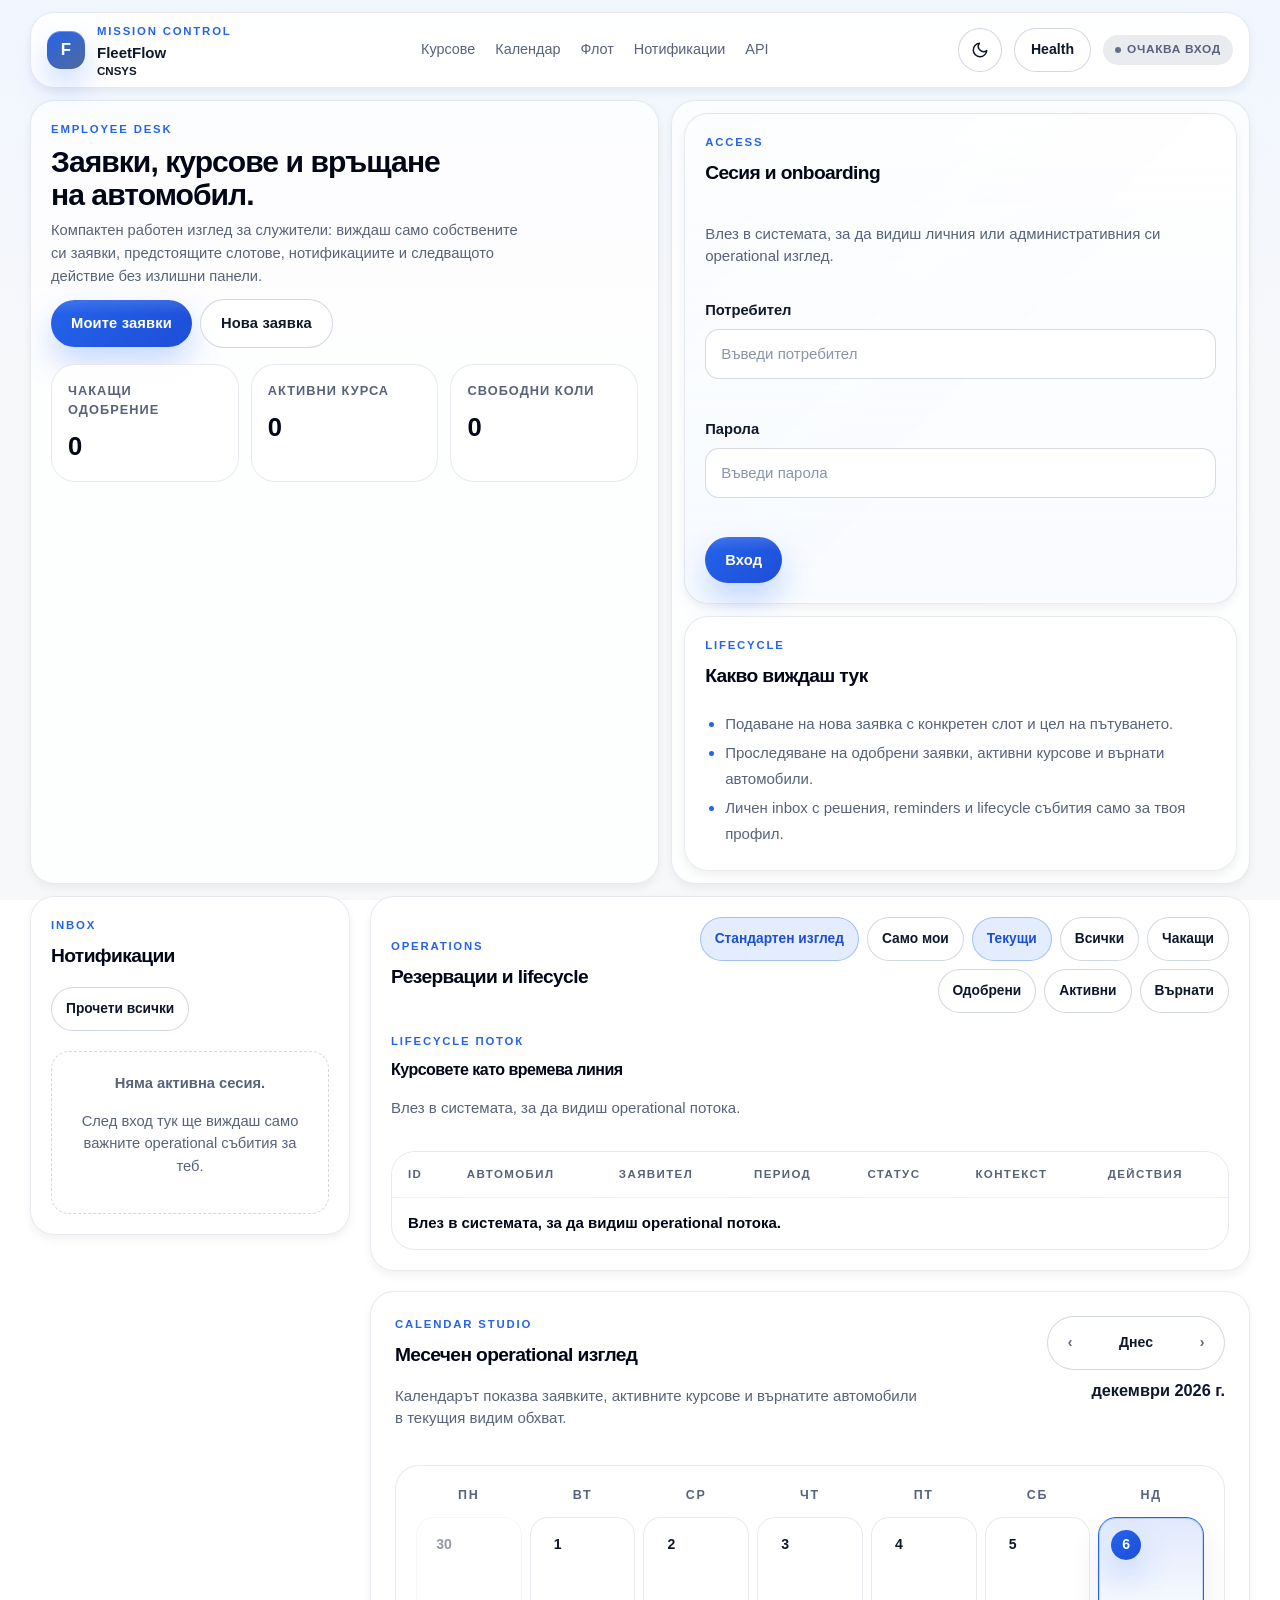
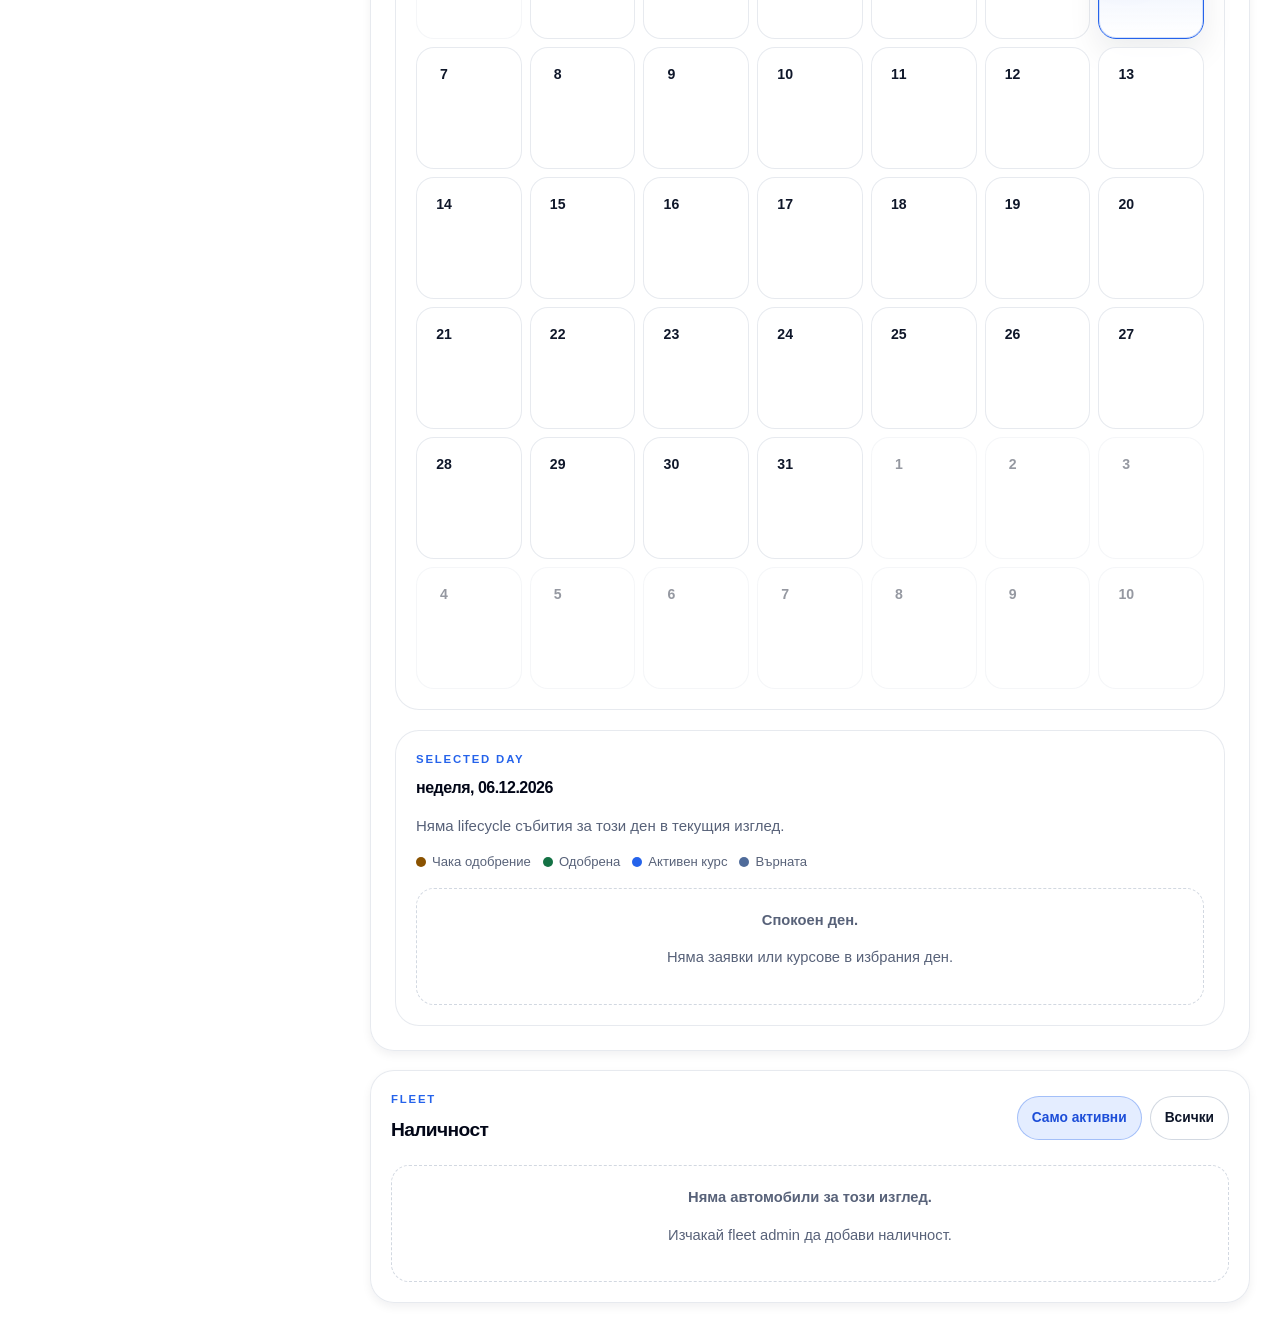
==== templates/index.html @ 4ff9e54b "Polish premium role routing and production gates" ====
<!doctype html>
<html lang="bg">
  <head>
    <meta charset="UTF-8" />
    <meta name="viewport" content="width=device-width, initial-scale=1.0" />
    <meta name="theme-color" content="#2563eb" media="(prefers-color-scheme: light)" />
    <meta name="theme-color" content="#0b1324" media="(prefers-color-scheme: dark)" />
    <meta name="description" content="FleetFlow — operational mission control for corporate mobility." />
    <title>FleetFlow | Mission control for corporate mobility</title>
    <link rel="stylesheet" href="/static/styles.css?v=20260421-cnsys-routing" />
    <script>
      // Theme bootstrap — runs before first paint to avoid a flash of wrong theme.
      (function () {
        try {
          var stored = localStorage.getItem("fleetflow.theme");
          if (stored === "dark" || stored === "light") {
            document.documentElement.setAttribute("data-theme", stored);
          }
        } catch (_) {}
      })();
    </script>
    <script defer src="/static/i18n.js?v=20260421-cnsys-routing"></script>
    <script defer src="/static/app.js?v=20260421-cnsys-routing"></script>
    <script defer src="/static/theme.js?v=20260421-cnsys-routing"></script>
  </head>
  <body data-surface="employee">
    <a class="skip-link" href="#reservationsDeck">Към основното съдържание</a>
    <div class="page-shell">
      <header class="topbar">
        <div class="brand">
          <div class="brand__mark">F</div>
          <div>
            <p class="eyebrow">Mission control</p>
            <strong>FleetFlow</strong>
            <span class="brand__company">CNSYS</span>
          </div>
        </div>

        <nav class="topbar__nav" aria-label="Основна навигация">
          <a href="#reservationsDeck">Курсове</a>
          <a href="#calendarStudio">Календар</a>
          <a href="#fleetDeck">Флот</a>
          <a href="#notificationDeck">Нотификации</a>
          <a class="hidden" href="/admin" data-operational-link>Admin</a>
          <a href="/docs" target="_blank" rel="noreferrer">API</a>
        </nav>

        <div class="topbar__actions">
          <button class="theme-toggle" id="themeToggle" type="button" aria-label="Превключи тема" title="Смени тема">
            <svg class="theme-toggle__moon" viewBox="0 0 24 24" fill="none" stroke="currentColor" stroke-width="2" stroke-linecap="round" stroke-linejoin="round" aria-hidden="true"><path d="M21 12.79A9 9 0 1 1 11.21 3 7 7 0 0 0 21 12.79z" /></svg>
            <svg class="theme-toggle__sun" viewBox="0 0 24 24" fill="none" stroke="currentColor" stroke-width="2" stroke-linecap="round" stroke-linejoin="round" aria-hidden="true"><circle cx="12" cy="12" r="4" /><path d="M12 2v2M12 20v2M4.93 4.93l1.41 1.41M17.66 17.66l1.41 1.41M2 12h2M20 12h2M4.93 19.07l1.41-1.41M17.66 6.34l1.41-1.41" /></svg>
          </button>
          <a class="ghost-link" href="/health" target="_blank" rel="noreferrer">Health</a>
          <span class="notification-badge hidden" id="notificationBadge" aria-label="Непрочетени нотификации">0</span>
          <span class="status-pill status-pill--muted" id="sessionBadge">Setup required</span>
        </div>
      </header>

      <nav class="mobile-rail" aria-label="Бърза мобилна навигация">
        <a href="#reservationsDeck">Курсове</a>
        <a href="#reservationPanel">Заявка</a>
        <a href="#calendarStudio">Календар</a>
        <a href="#fleetDeck">Флот</a>
      </nav>

      <section class="hero">
        <div class="hero__primary">
          <p class="eyebrow">Employee desk</p>
          <h1>Заявки, курсове и връщане на автомобил.</h1>
          <p class="hero__lead">
            Компактен работен изглед за служители: виждаш само собствените си заявки, предстоящите слотове,
            нотификациите и следващото действие без излишни панели.
          </p>

          <div class="hero__actions">
            <a class="btn btn--primary" href="#reservationsDeck">Моите заявки</a>
            <a class="btn btn--ghost" href="#reservationPanel">Нова заявка</a>
          </div>

          <div class="stats-grid stats-grid--3" id="overviewStats">
            <article class="stat-card" id="kpiPending">
              <span class="stat-card__label">Чакащи одобрение</span>
              <strong class="stat-card__value">0</strong>
            </article>
            <article class="stat-card" id="kpiActive">
              <span class="stat-card__label">Активни курса</span>
              <strong class="stat-card__value">0</strong>
            </article>
            <article class="stat-card" id="kpiAvailable">
              <span class="stat-card__label">Свободни коли</span>
              <strong class="stat-card__value">0</strong>
            </article>
          </div>
        </div>

        <div class="hero__secondary">
          <section class="glass-card glass-card--highlight">
            <div class="glass-card__header">
              <div>
                <p class="panel__eyebrow">Access</p>
                <h2>Сесия и onboarding</h2>
              </div>
            </div>

            <div class="stack hidden" id="setupPanel">
              <p class="hero__caption">
                Все още няма активен fleet admin. Създай първия администратор и приложението преминава в
                нормален operational режим.
              </p>

              <form class="stack" id="bootstrapForm" novalidate>
                <label class="field">
                  <span>Потребител</span>
                  <input id="bootstrapUsername" name="bootstrapUsername" autocomplete="username" placeholder="fleet.admin" />
                  <small class="field__error" id="bootstrapUsernameError"></small>
                </label>

                <label class="field">
                  <span>Име</span>
                  <input id="bootstrapDisplayName" name="bootstrapDisplayName" autocomplete="name" placeholder="Fleet Admin" />
                  <small class="field__error" id="bootstrapDisplayNameError"></small>
                </label>

                <label class="field">
                  <span>Парола</span>
                  <input id="bootstrapPassword" name="bootstrapPassword" type="password" autocomplete="new-password" placeholder="Минимум 8 символа" />
                  <small class="field__error" id="bootstrapPasswordError"></small>
                </label>

                <label class="field">
                  <span>Bootstrap token</span>
                  <input id="bootstrapToken" name="bootstrapToken" autocomplete="one-time-code" placeholder="Само за production setup" />
                  <small class="field__hint">При production контейнер копирай one-shot token-а от логовете.</small>
                </label>

                <button class="btn btn--primary" type="submit">Създай първи администратор</button>
              </form>
            </div>

            <div class="stack hidden" id="loginPanel">
              <p class="hero__caption" id="heroCaption">
                Влез в системата, за да видиш личния или административния си operational изглед.
              </p>

              <form class="stack" id="loginForm" novalidate>
                <label class="field">
                  <span>Потребител</span>
                  <input id="username" name="username" autocomplete="username" placeholder="Въведи потребител" />
                  <small class="field__error" id="usernameError"></small>
                </label>

                <label class="field">
                  <span>Парола</span>
                  <input id="password" name="password" type="password" autocomplete="current-password" placeholder="Въведи парола" />
                  <small class="field__error" id="passwordError"></small>
                </label>

                <div class="button-row">
                  <button class="btn btn--primary" id="loginBtn" type="submit">Вход</button>
                  <button class="btn btn--ghost hidden" id="logoutBtn" type="button">Изход</button>
                </div>
              </form>
            </div>

            <div class="session-summary hidden" id="sessionPanel">
              <div class="summary-row">
                <div>
                <p class="panel__eyebrow">Текущ режим</p>
                  <h3 id="sessionTitle">Готово за работа</h3>
                </div>
                <span class="status-pill" id="sessionModePill">employee</span>
              </div>
              <p class="muted" id="sessionMeta"></p>
              <button class="btn btn--ghost" id="logoutBtnSecondary" type="button">Изход</button>
            </div>
          </section>

          <section class="glass-card" id="guidanceCard">
            <div class="glass-card__header">
              <div>
                <p class="panel__eyebrow">Lifecycle</p>
                <h2>Какво виждаш тук</h2>
              </div>
            </div>

            <ul class="rule-list">
              <li>Подаване на нова заявка с конкретен слот и цел на пътуването.</li>
              <li>Проследяване на одобрени заявки, активни курсове и върнати автомобили.</li>
              <li>Личен inbox с решения, reminders и lifecycle събития само за твоя профил.</li>
            </ul>
          </section>
        </div>
      </section>

      <main class="workspace">
        <aside class="control-rail">
          <section class="glass-card hidden" id="reservationPanel">
            <div class="glass-card__header">
              <div>
                <p class="panel__eyebrow">Booking</p>
                <h2>Нова заявка</h2>
              </div>
            </div>

            <div class="quick-book hidden" id="quickBookPanel">
              <button class="btn btn--primary" type="button" id="quickBookBtn">Резервирай най-близката свободна кола</button>
              <p class="quick-book__hint" id="quickBookHint">FleetFlow ще избере първия свободен 2-часов слот.</p>
            </div>

            <div class="smart-prefill hidden" id="smartPrefillPanel">
              <button class="action-btn action-btn--approve" type="button" id="smartPrefillBtn">Използвай обичайния слот</button>
              <p class="quick-book__hint" id="smartPrefillHint"></p>
            </div>

            <form class="stack" id="reservationForm" novalidate>
              <label class="field">
                <span>Автомобил</span>
                <select id="carId" name="carId"></select>
                <small class="field__error" id="carIdError"></small>
              </label>

              <label class="field">
                <span>Начало</span>
                <input id="startTime" name="startTime" type="datetime-local" />
                <small class="field__hint">Избери бъдещ слот или кликни ден в календара.</small>
                <small class="field__error" id="startTimeError"></small>
              </label>

              <label class="field">
                <span>Край</span>
                <input id="endTime" name="endTime" type="datetime-local" />
                <small class="field__error" id="endTimeError"></small>
              </label>

              <div class="conflict-preview conflict-preview--idle" id="conflictPreview" role="status" aria-live="polite"></div>

              <label class="field">
                <span>Цел на пътуването</span>
                <textarea id="purpose" name="purpose" rows="4" placeholder="Клиентска среща, между офисите, сервиз..."></textarea>
                <small class="field__error" id="purposeError"></small>
              </label>

              <button class="btn btn--primary" type="submit">Подай заявка</button>
            </form>
          </section>

          <section class="glass-card" id="notificationDeck">
            <div class="glass-card__header glass-card__header--split">
              <div>
                <p class="panel__eyebrow">Inbox</p>
                <h2>Нотификации</h2>
              </div>
              <button class="chip" id="markAllReadBtn" type="button">Прочети всички</button>
            </div>

            <div class="notifications-list" id="notificationsList" aria-live="polite" aria-relevant="additions text"></div>
          </section>

          <section class="glass-card hidden" id="passwordPanel">
            <div class="glass-card__header">
              <div>
                <p class="panel__eyebrow">Security</p>
                <h2>Смяна на парола</h2>
              </div>
            </div>

            <form class="stack" id="passwordForm" novalidate>
              <label class="field">
                <span>Текуща парола</span>
                <input id="currentPassword" name="currentPassword" type="password" autocomplete="current-password" />
                <small class="field__error" id="currentPasswordError"></small>
              </label>

              <label class="field">
                <span>Нова парола</span>
                <input id="newPassword" name="newPassword" type="password" autocomplete="new-password" />
                <small class="field__error" id="newPasswordError"></small>
              </label>

              <button class="btn btn--ghost" type="submit">Обнови паролата</button>
            </form>
          </section>

        </aside>

        <section class="content-rail">
          <div class="alert-strip hidden" id="message" role="alert" tabindex="-1">
            <div>
              <strong id="messageTitle">Има проблем</strong>
              <p id="messageText"></p>
            </div>
            <ul id="messageList"></ul>
          </div>

          <section class="summary-deck hidden" id="summaryDeck">
            <article class="glass-card summary-card">
              <p class="panel__eyebrow">Режим</p>
              <h2 id="modeHeading">Employee workspace</h2>
              <p class="section-copy" id="modeCopy">
                Личен operational изглед с фокус върху собствени заявки, активни курсове и нотификации.
              </p>
            </article>

            <article class="glass-card summary-card">
              <p class="panel__eyebrow">Следващ сигнал</p>
              <h2 id="nextSignalTitle">Влез в системата</h2>
              <p class="section-copy" id="nextSignalCopy">След login ще видиш най-важното следващо действие за текущата си роля.</p>
              <div class="summary-card__actions hidden" id="nextSignalActions" aria-label="Следващ ход"></div>
            </article>
          </section>

          <section class="current-trip-hero hidden" id="currentTripHero" aria-labelledby="currentTripTitle"></section>

          <section class="glass-card" id="reservationsDeck">
            <div class="glass-card__header glass-card__header--split">
              <div>
                <p class="panel__eyebrow">Operations</p>
                <h2>Резервации и lifecycle</h2>
              </div>
              <div class="toolbar" role="group" aria-label="Филтри за резервации">
                <button class="chip chip--active" type="button" data-scope="smart" aria-pressed="true">Стандартен изглед</button>
                <button class="chip" type="button" data-scope="mine" aria-pressed="false">Само мои</button>
                <button class="chip chip--active" type="button" data-status="open" aria-pressed="true">Текущи</button>
                <button class="chip" type="button" data-status="all" aria-pressed="false">Всички</button>
                <button class="chip" type="button" data-status="pending" aria-pressed="false">Чакащи</button>
                <button class="chip" type="button" data-status="approved" aria-pressed="false">Одобрени</button>
                <button class="chip" type="button" data-status="checked_out" aria-pressed="false">Активни</button>
                <button class="chip" type="button" data-status="returned" aria-pressed="false">Върнати</button>
              </div>
            </div>

            <section class="reservation-flow" id="reservationsTimeline" aria-labelledby="reservationsTimelineTitle" aria-live="polite"></section>

            <div class="table-wrap">
              <table class="data-table">
                <thead>
                  <tr>
                    <th>ID</th>
                    <th>Автомобил</th>
                    <th>Заявител</th>
                    <th>Период</th>
                    <th>Статус</th>
                    <th>Контекст</th>
                    <th>Действия</th>
                  </tr>
                </thead>
                <tbody id="reservationsTableBody" aria-live="polite"></tbody>
              </table>
            </div>
          </section>

          <section class="studio-card" id="calendarStudio">
            <div class="studio-card__header">
              <div>
                <p class="panel__eyebrow">Calendar studio</p>
                <h2>Месечен operational изглед</h2>
                <p class="section-copy">Календарът показва заявките, активните курсове и върнатите автомобили в текущия видим обхват.</p>
              </div>

              <div class="calendar-toolbar">
                <div class="segmented">
                  <button class="segmented__btn" id="monthPrev" type="button" aria-label="Предишен месец">‹</button>
                  <button class="segmented__btn segmented__btn--wide" id="todayFocus" type="button">Днес</button>
                  <button class="segmented__btn" id="monthNext" type="button" aria-label="Следващ месец">›</button>
                </div>
                <strong class="calendar-toolbar__label" id="calendarMonthLabel">Месец</strong>
              </div>
            </div>

            <div class="calendar-layout">
              <div class="calendar-board">
                <div class="calendar-weekdays">
                  <span>Пн</span>
                  <span>Вт</span>
                  <span>Ср</span>
                  <span>Чт</span>
                  <span>Пт</span>
                  <span>Сб</span>
                  <span>Нд</span>
                </div>
                <div class="calendar-grid" id="calendarGrid"></div>
              </div>

              <aside class="day-panel">
                <div class="day-panel__header">
                  <p class="panel__eyebrow">Selected day</p>
                  <h3 id="selectedDateLabel">Избери ден</h3>
                  <p class="muted" id="selectedDateMeta">Избери ден, за да видиш натоварването и lifecycle събитията за него.</p>
                </div>

                <div class="legend">
                  <span><i class="legend__dot legend__dot--pending"></i> Чака одобрение</span>
                  <span><i class="legend__dot legend__dot--approved"></i> Одобрена</span>
                  <span><i class="legend__dot legend__dot--active"></i> Активен курс</span>
                  <span><i class="legend__dot legend__dot--returned"></i> Върната</span>
                </div>

                <div class="day-timeline" id="dayTimeline"></div>
              </aside>
            </div>
          </section>

          <section class="glass-card" id="fleetDeck">
            <div class="glass-card__header glass-card__header--split">
              <div>
                <p class="panel__eyebrow">Fleet</p>
                <h2>Наличност</h2>
              </div>
              <div class="toolbar" role="group" aria-label="Филтри за флот">
                <button class="chip chip--active" type="button" data-car-filter="active" aria-pressed="true">Само активни</button>
                <button class="chip" type="button" data-car-filter="all" aria-pressed="false">Всички</button>
              </div>
            </div>

            <div class="fleet-grid" id="carsGrid"></div>
          </section>

        </section>
      </main>
    </div>
  </body>
</html>
---- static/styles.css ----
/* =============================================================================
   FleetFlow — design system
   Organised top-down: tokens → base → layout → components → responsive → themes.
   Every class name referenced by app.js / templates is preserved.
   ============================================================================= */

/* -----------------------------------------------------------------------------
   1. Tokens
   ----------------------------------------------------------------------------- */
:root {
  color-scheme: light dark;

  /* Spacing — 4px base scale. */
  --sp-1: 4px;
  --sp-2: 8px;
  --sp-3: 12px;
  --sp-4: 16px;
  --sp-5: 20px;
  --sp-6: 24px;
  --sp-7: 32px;
  --sp-8: 40px;
  --sp-9: 56px;

  /* Radius. */
  --radius-sm: 10px;
  --radius-md: 14px;
  --radius-lg: 18px;
  --radius-xl: 24px;
  --radius-2xl: 32px;
  --radius-pill: 999px;

  /* Brand ramp — richer than the previous 2-stop gradient. */
  --brand-50: #eff5ff;
  --brand-100: #dbe8ff;
  --brand-200: #b8d2ff;
  --brand-300: #88b4ff;
  --brand-400: #5c91fa;
  --brand: #2563eb;
  --brand-strong: #1d4ed8;
  --brand-700: #1e40af;
  --brand-900: #14296b;

  /* Semantic colors (foreground-safe against light surfaces). */
  --success: #147245;
  --success-soft: rgba(30, 130, 76, 0.13);
  --success-border: rgba(30, 130, 76, 0.24);
  --warning: #8a5200;
  --warning-soft: rgba(209, 143, 31, 0.14);
  --warning-border: rgba(209, 143, 31, 0.26);
  --danger: #b8354f;
  --danger-soft: rgba(202, 60, 87, 0.12);
  --danger-border: rgba(202, 60, 87, 0.24);
  --violet: #4f6b9a;
  --violet-soft: rgba(79, 107, 154, 0.12);
  --info-soft: rgba(36, 107, 255, 0.12);

  /* Neutrals & text. */
  --bg-top: #eef3f8;
  --bg-bottom: #f7f8fa;
  --ink: #0f172a;
  --ink-strong: #020617;
  --muted: #586279;
  --subtle: #8a95aa;

  /* Surfaces. */
  --surface: rgba(255, 255, 255, 0.78);
  --surface-strong: rgba(255, 255, 255, 0.94);
  --surface-muted: rgba(255, 255, 255, 0.62);
  --surface-raised: rgba(255, 255, 255, 0.9);

  /* Lines. */
  --line: rgba(124, 141, 166, 0.18);
  --line-strong: rgba(124, 141, 166, 0.34);
  --line-input: rgba(120, 136, 162, 0.3);

  /* Elevation — five-level system. */
  --shadow-xs: 0 1px 2px rgba(15, 23, 42, 0.04);
  --shadow-sm: 0 4px 10px rgba(15, 23, 42, 0.06);
  --shadow-md: 0 14px 32px rgba(15, 23, 42, 0.08);
  --shadow-lg: 0 26px 72px rgba(15, 23, 42, 0.12);
  --shadow-xl: 0 42px 120px rgba(15, 23, 42, 0.16);
  --shadow-brand: 0 16px 32px rgba(36, 107, 255, 0.26);
  --shadow-danger: 0 14px 28px rgba(184, 53, 79, 0.24);
  --shadow-inset: inset 0 1px 0 rgba(255, 255, 255, 0.75);

  /* Motion. */
  --ease-out: cubic-bezier(0.22, 1, 0.36, 1);
  --ease-spring: cubic-bezier(0.18, 1.2, 0.32, 1);
  --ease-in-out: cubic-bezier(0.65, 0, 0.35, 1);
  --dur-fast: 140ms;
  --dur-base: 220ms;
  --dur-slow: 360ms;

  /* Background: calm operational field, no decorative orbs. */
  --bg-ambient:
    linear-gradient(180deg, rgba(239, 245, 255, 0.92) 0%, rgba(247, 248, 250, 0.98) 42%, var(--bg-bottom) 100%);
}

/* Dark theme — manual toggle takes priority over media query. */
@media (prefers-color-scheme: dark) {
  :root:not([data-theme="light"]) {
    --bg-top: #0b1324;
    --bg-bottom: #0a0f1d;
    --ink: #f1f5fb;
    --ink-strong: #ffffff;
    --brand-strong: #8bb8ff;
    --muted: #98a3be;
    --subtle: #687591;
    --surface: rgba(21, 28, 45, 0.78);
    --surface-strong: rgba(26, 34, 54, 0.94);
    --surface-muted: rgba(19, 25, 41, 0.66);
    --surface-raised: rgba(26, 34, 54, 0.88);
    --line: rgba(148, 163, 200, 0.14);
    --line-strong: rgba(170, 185, 220, 0.28);
    --line-input: rgba(170, 185, 220, 0.22);
    --success: #3fd07f;
    --success-soft: rgba(63, 208, 127, 0.14);
    --success-border: rgba(63, 208, 127, 0.26);
    --warning: #f2b657;
    --warning-soft: rgba(242, 182, 87, 0.14);
    --warning-border: rgba(242, 182, 87, 0.28);
    --danger: #ff7a95;
    --danger-soft: rgba(255, 122, 149, 0.15);
    --danger-border: rgba(255, 122, 149, 0.3);
    --violet: #8aa7e0;
    --violet-soft: rgba(138, 167, 224, 0.14);
    --info-soft: rgba(92, 145, 250, 0.18);
    --shadow-xs: 0 1px 2px rgba(0, 0, 0, 0.4);
    --shadow-sm: 0 4px 10px rgba(0, 0, 0, 0.4);
    --shadow-md: 0 14px 32px rgba(0, 0, 0, 0.5);
    --shadow-lg: 0 26px 72px rgba(0, 0, 0, 0.55);
    --shadow-xl: 0 42px 120px rgba(0, 0, 0, 0.6);
    --shadow-brand: 0 16px 34px rgba(36, 107, 255, 0.4);
    --shadow-inset: inset 0 1px 0 rgba(255, 255, 255, 0.06);
    --bg-ambient:
      linear-gradient(180deg, rgba(11, 19, 36, 0.98) 0%, rgba(12, 18, 32, 0.98) 48%, var(--bg-bottom) 100%);
  }
}

:root[data-theme="dark"] {
  --bg-top: #0b1324;
  --bg-bottom: #0a0f1d;
  --ink: #f1f5fb;
  --ink-strong: #ffffff;
  --brand-strong: #8bb8ff;
  --muted: #98a3be;
  --subtle: #687591;
  --surface: rgba(21, 28, 45, 0.78);
  --surface-strong: rgba(26, 34, 54, 0.94);
  --surface-muted: rgba(19, 25, 41, 0.66);
  --surface-raised: rgba(26, 34, 54, 0.88);
  --line: rgba(148, 163, 200, 0.14);
  --line-strong: rgba(170, 185, 220, 0.28);
  --line-input: rgba(170, 185, 220, 0.22);
  --success: #3fd07f;
  --success-soft: rgba(63, 208, 127, 0.14);
  --success-border: rgba(63, 208, 127, 0.26);
  --warning: #f2b657;
  --warning-soft: rgba(242, 182, 87, 0.14);
  --warning-border: rgba(242, 182, 87, 0.28);
  --danger: #ff7a95;
  --danger-soft: rgba(255, 122, 149, 0.15);
  --danger-border: rgba(255, 122, 149, 0.3);
  --violet: #8aa7e0;
  --violet-soft: rgba(138, 167, 224, 0.14);
  --info-soft: rgba(92, 145, 250, 0.18);
  --shadow-xs: 0 1px 2px rgba(0, 0, 0, 0.4);
  --shadow-sm: 0 4px 10px rgba(0, 0, 0, 0.4);
  --shadow-md: 0 14px 32px rgba(0, 0, 0, 0.5);
  --shadow-lg: 0 26px 72px rgba(0, 0, 0, 0.55);
  --shadow-xl: 0 42px 120px rgba(0, 0, 0, 0.6);
  --shadow-brand: 0 16px 34px rgba(36, 107, 255, 0.4);
  --shadow-inset: inset 0 1px 0 rgba(255, 255, 255, 0.06);
  --bg-ambient:
    linear-gradient(180deg, rgba(11, 19, 36, 0.98) 0%, rgba(12, 18, 32, 0.98) 48%, var(--bg-bottom) 100%);
}

/* -----------------------------------------------------------------------------
   2. Base / reset
   ----------------------------------------------------------------------------- */
*,
*::before,
*::after {
  box-sizing: border-box;
}

html {
  scroll-behavior: smooth;
}

body {
  margin: 0;
  min-height: 100vh;
  overflow-x: hidden;
  color: var(--ink);
  background: var(--bg-ambient);
  background-attachment: fixed;
  font-family:
    "SF Pro Text", "Segoe UI Variable", -apple-system, BlinkMacSystemFont, "Helvetica Neue", sans-serif;
  -webkit-font-smoothing: antialiased;
  text-rendering: optimizeLegibility;
  font-size: 15px;
  line-height: 1.5;
  transition:
    background-color var(--dur-slow) var(--ease-out),
    color var(--dur-base) var(--ease-out);
}

button,
input,
select,
textarea {
  font: inherit;
  color: inherit;
}

a {
  color: inherit;
  text-underline-offset: 2px;
}

img,
svg {
  max-width: 100%;
  display: block;
}

/* Selection — on-brand. */
::selection {
  background: rgba(37, 99, 235, 0.22);
  color: var(--ink-strong);
}

/* Scrollbars (progressive). */
* {
  scrollbar-width: thin;
  scrollbar-color: var(--line-strong) transparent;
}
*::-webkit-scrollbar {
  width: 10px;
  height: 10px;
}
*::-webkit-scrollbar-thumb {
  background: var(--line-strong);
  border-radius: var(--radius-pill);
  border: 2px solid transparent;
  background-clip: padding-box;
}
*::-webkit-scrollbar-thumb:hover {
  background: var(--subtle);
  background-clip: padding-box;
  border: 2px solid transparent;
}

/* Focus — visible, high-contrast in both themes. */
*:focus {
  outline: none;
}
*:focus-visible {
  outline: 2px solid var(--brand);
  outline-offset: 3px;
  border-radius: inherit;
  box-shadow: 0 0 0 6px rgba(37, 99, 235, 0.18);
}

/* Skip link — keyboard-first accessibility. */
.skip-link {
  position: absolute;
  left: 12px;
  top: -48px;
  padding: 10px 16px;
  border-radius: var(--radius-pill);
  background: var(--brand);
  color: #fff;
  font-weight: 700;
  z-index: 1000;
  text-decoration: none;
  transition: top var(--dur-base) var(--ease-out);
}
.skip-link:focus {
  top: 12px;
}

/* -----------------------------------------------------------------------------
   3. Layout
   ----------------------------------------------------------------------------- */
.page-shell {
  width: min(1220px, calc(100% - var(--sp-6)));
  margin: 0 auto;
  padding: var(--sp-3) 0 var(--sp-8);
}

.page-shell--admin {
  width: min(1320px, calc(100% - var(--sp-6)));
}

/* -----------------------------------------------------------------------------
   4. Topbar
   ----------------------------------------------------------------------------- */
.topbar {
  display: flex;
  align-items: center;
  justify-content: space-between;
  gap: var(--sp-4);
  flex-wrap: wrap;
  padding: 10px var(--sp-4);
  margin-bottom: var(--sp-3);
  border: 1px solid var(--line);
  border-radius: var(--radius-xl);
  background: var(--surface-strong);
  backdrop-filter: blur(24px) saturate(1.2);
  -webkit-backdrop-filter: blur(24px) saturate(1.2);
  box-shadow: var(--shadow-sm);
  position: sticky;
  top: var(--sp-3);
  z-index: 50;
}

.brand,
.topbar__actions,
.topbar__nav {
  display: flex;
  align-items: center;
  gap: var(--sp-3);
}

.brand {
  min-width: 0;
}

.brand > div > .eyebrow {
  margin-bottom: 2px;
}

.brand__company {
  display: block;
  margin-top: 1px;
  color: var(--text-tertiary);
  font-size: 0.72rem;
  font-weight: 800;
  line-height: 1;
}

.brand__mark {
  width: 38px;
  height: 38px;
  display: grid;
  place-items: center;
  border-radius: var(--radius-md);
  color: #fff;
  font-weight: 800;
  font-size: 1.05rem;
  background: linear-gradient(145deg, var(--brand), var(--violet));
  box-shadow:
    inset 0 1px 0 rgba(255, 255, 255, 0.3),
    var(--shadow-brand);
  flex-shrink: 0;
}

.topbar__nav {
  flex-wrap: wrap;
  gap: var(--sp-4);
}

.topbar__nav a {
  text-decoration: none;
  color: var(--muted);
  font-size: 0.9rem;
  font-weight: 500;
  padding: 6px 2px;
  position: relative;
  transition: color var(--dur-fast) var(--ease-out);
}

.topbar__nav a::after {
  content: "";
  position: absolute;
  left: 2px;
  right: 2px;
  bottom: 0;
  height: 2px;
  background: var(--brand);
  border-radius: 2px;
  transform: scaleX(0);
  transform-origin: center;
  transition: transform var(--dur-base) var(--ease-spring);
}

.topbar__nav a:hover {
  color: var(--ink);
}
.topbar__nav a:hover::after {
  transform: scaleX(1);
}

.mobile-rail {
  display: none;
}

/* Theme toggle — minimal, keyboard-accessible. */
.theme-toggle {
  width: 44px;
  height: 44px;
  display: grid;
  place-items: center;
  padding: 0;
  border-radius: var(--radius-pill);
  border: 1px solid var(--line-strong);
  background: var(--surface-raised);
  color: var(--ink);
  cursor: pointer;
  transition:
    transform var(--dur-fast) var(--ease-out),
    background var(--dur-base) var(--ease-out),
    border-color var(--dur-base) var(--ease-out);
}
.theme-toggle:hover {
  transform: rotate(-12deg);
  border-color: var(--brand);
}
.theme-toggle svg {
  width: 18px;
  height: 18px;
}
.theme-toggle .theme-toggle__sun {
  display: none;
}
.theme-toggle .theme-toggle__moon {
  display: block;
}
@media (prefers-color-scheme: dark) {
  :root:not([data-theme="light"]) .theme-toggle .theme-toggle__sun {
    display: block;
  }
  :root:not([data-theme="light"]) .theme-toggle .theme-toggle__moon {
    display: none;
  }
}
:root[data-theme="dark"] .theme-toggle .theme-toggle__sun {
  display: block;
}
:root[data-theme="dark"] .theme-toggle .theme-toggle__moon {
  display: none;
}

.notification-badge {
  min-width: 28px;
  height: 28px;
  display: inline-grid;
  place-items: center;
  padding: 0 9px;
  border-radius: var(--radius-pill);
  color: #fff;
  font-size: 0.76rem;
  font-weight: 800;
  background: linear-gradient(135deg, var(--danger), #e15d73);
  box-shadow: var(--shadow-danger);
}

.notification-badge--pulse {
  animation: badge-pulse 520ms var(--ease-spring);
}

@keyframes badge-pulse {
  0% {
    transform: scale(0.88);
    filter: brightness(1.3);
  }
  55% {
    transform: scale(1.14);
  }
  100% {
    transform: scale(1);
    filter: brightness(1);
  }
}

/* -----------------------------------------------------------------------------
   5. Typography
   ----------------------------------------------------------------------------- */
.eyebrow,
.panel__eyebrow {
  margin: 0 0 var(--sp-2);
  text-transform: uppercase;
  letter-spacing: 0.16em;
  font-size: 0.71rem;
  color: var(--brand);
  font-weight: 700;
}

h1,
h2,
h3 {
  margin: 0;
  font-family: "SF Pro Display", "Helvetica Neue", -apple-system, sans-serif;
  letter-spacing: -0.032em;
  color: var(--ink-strong);
}

h1 {
  max-width: 24ch;
  font-size: clamp(1.45rem, 2.35vw, 2.15rem);
  line-height: 1.08;
  font-weight: 700;
}

h2 {
  font-size: 1.2rem;
  font-weight: 700;
}

h3 {
  font-size: 1rem;
  font-weight: 700;
}

.muted,
.hero__lead,
.hero__caption,
.section-copy,
.field__hint,
.rule-list,
.calendar-day__count {
  color: var(--muted);
}

/* -----------------------------------------------------------------------------
   6. Hero
   ----------------------------------------------------------------------------- */
.hero {
  display: grid;
  grid-template-columns: minmax(0, 1fr) minmax(320px, 0.92fr);
  gap: var(--sp-3);
  margin-bottom: var(--sp-3);
}

.hero--compact .hero__primary,
.hero--compact .hero__secondary {
  min-height: auto;
}

.hero__primary,
.hero__secondary,
.glass-card,
.studio-card {
  min-width: 0;
  max-width: 100%;
  border: 1px solid var(--line);
  border-radius: var(--radius-xl);
  background: var(--surface);
  backdrop-filter: blur(26px) saturate(1.1);
  -webkit-backdrop-filter: blur(26px) saturate(1.1);
  box-shadow: var(--shadow-sm);
  transition:
    box-shadow var(--dur-base) var(--ease-out),
    transform var(--dur-base) var(--ease-out),
    border-color var(--dur-base) var(--ease-out);
}

.hero__primary {
  padding: var(--sp-5);
  position: relative;
  overflow: hidden;
}

.hero__primary > * {
  position: relative;
}

.hero__secondary {
  display: grid;
  gap: var(--sp-3);
  padding: var(--sp-3);
}

.hero__secondary > *,
.control-rail > *,
.content-rail > *,
.split-deck > *,
.calendar-layout > *,
.summary-deck > * {
  min-width: 0;
}

.hero__lead {
  max-width: 58ch;
  margin: var(--sp-2) 0 var(--sp-3);
  font-size: 0.92rem;
  line-height: 1.55;
}

.hero__actions,
.toolbar,
.button-row,
.quick-logins,
.calendar-toolbar,
.legend {
  display: flex;
  gap: var(--sp-2);
  flex-wrap: wrap;
  align-items: center;
}

.mission-filter {
  display: grid;
  grid-template-columns: minmax(220px, 1.6fr) repeat(2, minmax(150px, 0.85fr)) auto;
  gap: var(--sp-3);
  align-items: end;
  margin: 0 0 var(--sp-4);
  padding: var(--sp-3);
  border: 1px solid var(--line);
  border-radius: var(--radius-lg);
  background: linear-gradient(180deg, var(--surface-strong), var(--surface-muted));
  box-shadow: var(--shadow-xs), var(--shadow-inset);
}

.field--compact {
  min-width: 0;
  gap: 6px;
}

.field--compact > span {
  font-size: 0.78rem;
  text-transform: uppercase;
  letter-spacing: 0.08em;
  color: var(--muted);
}

.field--compact input {
  min-height: 44px;
  padding: 10px 12px;
  border-radius: var(--radius-md);
  background: var(--surface-strong);
}

.mission-filter__actions {
  display: flex;
  gap: var(--sp-2);
  justify-content: flex-end;
  align-items: center;
}

.mission-filter__actions .btn {
  min-height: 44px;
  white-space: nowrap;
}

/* Stats grid. */
.stats-grid {
  display: grid;
  grid-template-columns: repeat(4, minmax(0, 1fr));
  gap: var(--sp-3);
  margin-top: var(--sp-4);
}

.stats-grid--3 {
  grid-template-columns: repeat(3, minmax(0, 1fr));
}

.stat-card {
  padding: var(--sp-4);
  border-radius: var(--radius-xl);
  background: var(--surface-raised);
  border: 1px solid var(--line);
  transition:
    transform var(--dur-base) var(--ease-out),
    box-shadow var(--dur-base) var(--ease-out),
    border-color var(--dur-base) var(--ease-out);
  position: relative;
  overflow: hidden;
}

.stat-card::after {
  content: "";
  position: absolute;
  inset: 0 0 auto 0;
  height: 2px;
  background: linear-gradient(90deg, transparent, var(--brand), transparent);
  opacity: 0;
  transition: opacity var(--dur-base) var(--ease-out);
}

.stat-card:hover {
  transform: translateY(-2px);
  box-shadow: var(--shadow-md);
  border-color: var(--line-strong);
}
.stat-card:hover::after {
  opacity: 1;
}

.stat-card__label {
  display: block;
  font-size: 0.8rem;
  color: var(--muted);
  margin-bottom: var(--sp-2);
  text-transform: uppercase;
  letter-spacing: 0.08em;
  font-weight: 600;
}

.stat-card__value {
  font-size: 1.6rem;
  font-weight: 800;
  letter-spacing: -0.02em;
  color: var(--ink-strong);
  font-variant-numeric: tabular-nums;
}

.stat-card--urgent {
  border-color: var(--warning-border);
  background: linear-gradient(135deg, var(--warning-soft) 0%, var(--surface-raised) 65%);
}
.stat-card--urgent::after {
  background: linear-gradient(90deg, transparent, var(--warning), transparent);
  opacity: 1;
}
.stat-card--urgent .stat-card__value { color: var(--warning); }

.stat-card--active-trips {
  border-color: rgba(36, 107, 255, 0.24);
  background: linear-gradient(135deg, var(--info-soft) 0%, var(--surface-raised) 65%);
}
.stat-card--active-trips::after {
  background: linear-gradient(90deg, transparent, var(--brand), transparent);
  opacity: 1;
}
.stat-card--active-trips .stat-card__value { color: var(--brand); }

.stat-card--available {
  border-color: var(--success-border);
  background: linear-gradient(135deg, var(--success-soft) 0%, var(--surface-raised) 65%);
}
.stat-card--available::after {
  background: linear-gradient(90deg, transparent, var(--success), transparent);
  opacity: 1;
}
.stat-card--available .stat-card__value { color: var(--success); }

.conflict-suggestion {
  display: flex;
  align-items: center;
  justify-content: space-between;
  gap: var(--sp-3);
  margin-top: var(--sp-3);
  padding: var(--sp-3) var(--sp-4);
  border-radius: var(--radius-md);
  background: var(--success-soft);
  border: 1px solid var(--success-border);
  font-size: 0.88rem;
}

/* -----------------------------------------------------------------------------
   7. Cards & surfaces
   ----------------------------------------------------------------------------- */
.glass-card,
.studio-card {
  padding: var(--sp-5);
}

.glass-card--highlight {
  background:
    linear-gradient(180deg, rgba(255, 255, 255, 0.86), rgba(246, 249, 255, 0.72)),
    linear-gradient(135deg, rgba(36, 107, 255, 0.08), transparent 60%);
}

@media (prefers-color-scheme: dark) {
  :root:not([data-theme="light"]) .glass-card--highlight {
    background:
      linear-gradient(180deg, rgba(26, 34, 54, 0.92), rgba(22, 30, 50, 0.82)),
      linear-gradient(135deg, rgba(36, 107, 255, 0.16), transparent 60%);
  }
}
:root[data-theme="dark"] .glass-card--highlight {
  background:
    linear-gradient(180deg, rgba(26, 34, 54, 0.92), rgba(22, 30, 50, 0.82)),
    linear-gradient(135deg, rgba(36, 107, 255, 0.16), transparent 60%);
}

.glass-card__header,
.studio-card__header {
  display: flex;
  justify-content: space-between;
  gap: var(--sp-4);
  align-items: flex-start;
  margin-bottom: var(--sp-5);
}

.glass-card__header--split {
  align-items: center;
  flex-wrap: wrap;
}

.glass-card__header--split > div {
  min-width: 0;
}

.glass-card__header--split .toolbar {
  flex: 1 1 360px;
  justify-content: flex-end;
  min-width: min(100%, 300px);
}

.workspace {
  display: grid;
  grid-template-columns: 320px minmax(0, 1fr);
  gap: var(--sp-5);
  align-items: start;
}

.workspace--admin {
  grid-template-columns: 340px minmax(0, 1fr);
}

.control-rail,
.content-rail {
  display: grid;
  gap: var(--sp-5);
  align-content: start;
  min-width: 0;
}

.stack {
  display: grid;
  gap: var(--sp-4);
}

.quick-book,
.smart-prefill {
  display: grid;
  gap: var(--sp-2);
  margin-bottom: var(--sp-4);
  padding: var(--sp-3);
  border: 1px solid var(--line);
  border-radius: var(--radius-lg);
  background: var(--surface-muted);
}

.quick-book .btn,
.smart-prefill .action-btn {
  justify-self: start;
  max-width: 100%;
  min-height: 44px;
  white-space: normal;
  text-align: center;
  line-height: 1.22;
  overflow-wrap: anywhere;
}

.quick-book .btn {
  width: 100%;
}

.quick-book__hint {
  margin: 0;
  color: var(--muted);
  font-size: 0.88rem;
  line-height: 1.45;
}

.checkbox-row {
  display: flex;
  gap: var(--sp-2);
  align-items: center;
  color: var(--muted);
  font-size: 0.9rem;
}

.checkbox-row input[type="checkbox"] {
  width: 18px;
  height: 18px;
  accent-color: var(--brand);
  cursor: pointer;
}

/* -----------------------------------------------------------------------------
   8. Forms
   ----------------------------------------------------------------------------- */
.field {
  display: grid;
  gap: var(--sp-2);
}

.field > span {
  font-size: 0.92rem;
  font-weight: 600;
  color: var(--ink);
}

input,
select,
textarea {
  width: 100%;
  padding: 13px 15px;
  color: var(--ink);
  border-radius: var(--radius-md);
  border: 1px solid var(--line-input);
  background: var(--surface-raised);
  box-shadow: var(--shadow-inset);
  transition:
    border-color var(--dur-base) var(--ease-out),
    box-shadow var(--dur-base) var(--ease-out),
    background var(--dur-base) var(--ease-out);
}

input::placeholder,
textarea::placeholder {
  color: var(--subtle);
}

input:hover,
select:hover,
textarea:hover {
  border-color: var(--line-strong);
}

input:focus,
select:focus,
textarea:focus {
  outline: none;
  border-color: var(--brand);
  box-shadow: 0 0 0 4px rgba(37, 99, 235, 0.14);
  background: var(--surface-strong);
}

input:focus-visible,
select:focus-visible,
textarea:focus-visible {
  outline: none;
}

input:disabled,
select:disabled,
textarea:disabled {
  opacity: 0.55;
  cursor: not-allowed;
}

input:invalid:not(:placeholder-shown),
textarea:invalid:not(:placeholder-shown),
input[aria-invalid="true"],
select[aria-invalid="true"],
textarea[aria-invalid="true"] {
  border-color: var(--danger);
}

textarea {
  resize: vertical;
  min-height: 110px;
  line-height: 1.5;
}

/* Custom select chevron. */
select {
  appearance: none;
  -webkit-appearance: none;
  background-image: linear-gradient(45deg, transparent 50%, var(--muted) 50%),
    linear-gradient(135deg, var(--muted) 50%, transparent 50%);
  background-position:
    calc(100% - 18px) 50%,
    calc(100% - 13px) 50%;
  background-size:
    5px 5px,
    5px 5px;
  background-repeat: no-repeat;
  padding-right: 36px;
}

.field__error {
  min-height: 1.1em;
  font-size: 0.82rem;
  color: var(--danger);
  font-weight: 600;
  transition: transform var(--dur-base) var(--ease-spring), opacity var(--dur-base) var(--ease-out);
}

.field__error:not(:empty) {
  animation: field-shake 260ms var(--ease-out);
}

@keyframes field-shake {
  0%, 100% { transform: translateX(0); }
  20% { transform: translateX(-3px); }
  40% { transform: translateX(3px); }
  60% { transform: translateX(-2px); }
  80% { transform: translateX(2px); }
}

.field__hint {
  font-size: 0.82rem;
  color: var(--muted);
}

/* -----------------------------------------------------------------------------
   9. Buttons
   ----------------------------------------------------------------------------- */
.btn,
.chip,
.segmented__btn,
.action-btn,
.ghost-link {
  border: none;
  cursor: pointer;
  font-family: inherit;
  transition:
    transform var(--dur-fast) var(--ease-out),
    box-shadow var(--dur-base) var(--ease-out),
    background var(--dur-base) var(--ease-out),
    border-color var(--dur-base) var(--ease-out),
    color var(--dur-base) var(--ease-out);
  white-space: nowrap;
  user-select: none;
}

.btn:hover,
.chip:hover,
.segmented__btn:hover,
.action-btn:hover,
.ghost-link:hover {
  transform: translateY(-1px);
}

.btn:active,
.chip:active,
.segmented__btn:active,
.action-btn:active,
.ghost-link:active {
  transform: translateY(0) scale(0.98);
  transition-duration: 80ms;
}

.btn:disabled,
.chip:disabled,
.action-btn:disabled {
  opacity: 0.5;
  cursor: not-allowed;
  transform: none !important;
}

.btn {
  padding: 12px 20px;
  border-radius: var(--radius-pill);
  text-decoration: none;
  font-weight: 700;
  font-size: 0.92rem;
  display: inline-flex;
  align-items: center;
  justify-content: center;
  gap: 8px;
  letter-spacing: 0.01em;
  min-height: 44px; /* touch target */
}

.btn--primary {
  color: #fff;
  background:
    linear-gradient(180deg, rgba(255, 255, 255, 0.12), transparent 30%),
    linear-gradient(135deg, var(--brand), var(--brand-strong));
  box-shadow: var(--shadow-brand);
}
.btn--primary:hover {
  box-shadow:
    0 20px 40px rgba(36, 107, 255, 0.36),
    inset 0 1px 0 rgba(255, 255, 255, 0.18);
}

.btn--ghost {
  color: var(--ink);
  background: var(--surface-raised);
  border: 1px solid var(--line-strong);
}
.btn--ghost:hover {
  background: var(--surface-strong);
  border-color: var(--brand);
  color: var(--brand);
}

.ghost-link {
  display: inline-flex;
  align-items: center;
  text-decoration: none;
  border-radius: var(--radius-pill);
  padding: 10px 16px;
  background: var(--surface-raised);
  border: 1px solid var(--line-strong);
  font-weight: 600;
  font-size: 0.88rem;
  color: var(--ink);
  min-height: 44px;
}
.ghost-link:hover {
  border-color: var(--brand);
  color: var(--brand);
}

.ghost-link--compact {
  align-self: flex-start;
  min-height: 36px;
  padding: 7px 12px;
  font-size: 0.8rem;
}

.chip {
  padding: 10px 14px;
  border-radius: var(--radius-pill);
  background: var(--surface-raised);
  border: 1px solid var(--line-strong);
  color: var(--ink);
  font-weight: 600;
  font-size: 0.86rem;
  min-height: 44px;
}
.chip:hover {
  border-color: var(--brand);
  color: var(--brand);
}

.chip--active,
.chip[aria-pressed="true"] {
  background: var(--info-soft);
  border-color: rgba(37, 99, 235, 0.34);
  color: var(--brand-strong);
}

.action-btn {
  padding: 8px 14px;
  border-radius: var(--radius-pill);
  border: 1px solid var(--line-strong);
  background: var(--surface-raised);
  font-weight: 600;
  font-size: 0.84rem;
  color: var(--ink);
  display: inline-flex;
  align-items: center;
  gap: 6px;
  min-height: 44px;
}
.action-btn:hover {
  border-color: var(--brand);
}

.action-btn--approve {
  color: var(--success);
  border-color: var(--success-border);
}
.action-btn--approve:hover {
  background: var(--success-soft);
  border-color: var(--success);
}

.action-btn--reject {
  color: var(--danger);
  border-color: var(--danger-border);
}
.action-btn--reject:hover {
  background: var(--danger-soft);
  border-color: var(--danger);
}

.action-btn--cancel,
.action-btn--toggle {
  color: var(--brand-strong);
}
.action-btn--toggle:hover {
  background: var(--info-soft);
  border-color: var(--brand);
}

/* -----------------------------------------------------------------------------
   10. Status pills & tags
   ----------------------------------------------------------------------------- */
.status-pill,
.status-tag {
  display: inline-flex;
  align-items: center;
  gap: 6px;
  padding: 6px 12px;
  border-radius: var(--radius-pill);
  font-size: 0.74rem;
  font-weight: 800;
  text-transform: uppercase;
  letter-spacing: 0.06em;
  white-space: nowrap;
}

.status-pill::before,
.status-tag::before {
  content: "";
  width: 6px;
  height: 6px;
  border-radius: 50%;
  background: currentColor;
  opacity: 0.9;
}

.status-pill--muted,
.status-tag--cancelled {
  background: rgba(99, 112, 138, 0.14);
  color: var(--muted);
}

.status-pill--admin {
  background: rgba(110, 103, 255, 0.14);
  color: #6366f1;
}

.status-pill--employee {
  background: var(--info-soft);
  color: var(--brand-strong);
}

.status-pill--danger {
  background: var(--danger-soft);
  color: var(--danger);
}

.status-tag--pending {
  background: var(--warning-soft);
  color: var(--warning);
}

.status-tag--approved {
  background: var(--success-soft);
  color: var(--success);
}

.status-tag--rejected {
  background: var(--danger-soft);
  color: var(--danger);
}

.status-tag--checked_out {
  background: var(--info-soft);
  color: var(--brand-strong);
}

.status-tag--returned {
  background: var(--violet-soft);
  color: var(--violet);
}

.status-stack {
  display: grid;
  gap: var(--sp-2);
  min-width: 0;
}

.lifecycle-meter {
  display: flex;
  flex-wrap: wrap;
  gap: 6px;
  margin: 0;
  padding: 0;
  list-style: none;
}

.lifecycle-meter--terminal {
  display: inline-flex;
}

.lifecycle-step {
  display: inline-flex;
  align-items: center;
  gap: 5px;
  min-height: 28px;
  padding: 4px 8px;
  border: 1px solid var(--line);
  border-radius: var(--radius-pill);
  background: var(--surface-muted);
  color: var(--muted);
  font-size: 0.72rem;
  font-weight: 700;
  line-height: 1;
  white-space: nowrap;
}

.lifecycle-step__dot {
  width: 7px;
  height: 7px;
  border-radius: 50%;
  border: 1px solid currentColor;
  background: transparent;
  flex-shrink: 0;
}

.lifecycle-step--complete {
  color: var(--success);
  border-color: var(--success-border);
  background: var(--success-soft);
}

.lifecycle-step--complete .lifecycle-step__dot {
  background: currentColor;
}

.lifecycle-step--current {
  color: var(--brand-strong);
  border-color: rgba(37, 99, 235, 0.34);
  background: var(--info-soft);
  box-shadow: inset 0 0 0 1px rgba(37, 99, 235, 0.12);
}

.lifecycle-step--current .lifecycle-step__dot {
  background: currentColor;
  box-shadow: 0 0 0 3px rgba(37, 99, 235, 0.12);
}

.lifecycle-step--upcoming {
  color: var(--muted);
  background: transparent;
}

.reservation-flow {
  display: grid;
  gap: var(--sp-4);
  margin: var(--sp-4) 0;
}

.reservation-flow__header {
  display: flex;
  align-items: flex-end;
  justify-content: space-between;
  gap: var(--sp-4);
}

.reservation-flow__header h3 {
  margin: 0;
  color: var(--ink-strong);
}

.reservation-flow__list {
  display: grid;
  gap: var(--sp-3);
}

.reservation-flow-card {
  position: relative;
  display: grid;
  grid-template-columns: 10px minmax(0, 1fr);
  overflow: hidden;
  border: 1px solid var(--line);
  border-radius: var(--radius-lg);
  background: var(--surface-raised);
  box-shadow: var(--shadow-xs);
  transition:
    transform var(--dur-fast) var(--ease-out),
    border-color var(--dur-fast) var(--ease-out),
    box-shadow var(--dur-fast) var(--ease-out);
}

.reservation-flow-card:hover {
  transform: translateY(-1px);
  border-color: rgba(37, 99, 235, 0.28);
  box-shadow: var(--shadow-sm);
}

.reservation-flow-card__rail {
  background: var(--line-strong);
}

.reservation-flow-card[data-reservation-status="pending"] .reservation-flow-card__rail {
  background: var(--warning);
}

.reservation-flow-card[data-reservation-status="approved"] .reservation-flow-card__rail {
  background: var(--brand);
}

.reservation-flow-card[data-reservation-status="checked_out"] .reservation-flow-card__rail {
  background: var(--success);
}

.reservation-flow-card[data-reservation-status="returned"] .reservation-flow-card__rail {
  background: var(--muted);
}

.reservation-flow-card[data-reservation-status="rejected"],
.reservation-flow-card[data-reservation-status="cancelled"] {
  opacity: 0.86;
}

.reservation-flow-card__body {
  display: grid;
  gap: var(--sp-3);
  min-width: 0;
  padding: var(--sp-4);
}

.reservation-flow-card__top {
  display: flex;
  align-items: flex-start;
  justify-content: space-between;
  gap: var(--sp-3);
}

.reservation-flow-card__identity {
  display: flex;
  align-items: flex-start;
  gap: var(--sp-3);
  min-width: 0;
}

.reservation-flow-card__identity h3 {
  margin: 0;
  color: var(--ink-strong);
}

.reservation-flow-card__meta,
.reservation-flow-card__context {
  margin: 0;
  color: var(--muted);
}

.reservation-flow-card__select {
  width: 20px;
  height: 20px;
  margin-top: 4px;
  accent-color: var(--brand);
  flex: 0 0 auto;
}

.reservation-flow-card__lifecycle {
  min-width: 0;
}

.reservation-flow-card__actions {
  display: flex;
  flex-wrap: wrap;
  gap: var(--sp-2);
}

/* -----------------------------------------------------------------------------
   11. Alerts & dialogs
   ----------------------------------------------------------------------------- */
.alert-strip {
  padding: var(--sp-4) var(--sp-5);
  border-radius: var(--radius-xl);
  border: 1px solid var(--danger-border);
  background: var(--danger-soft);
  backdrop-filter: blur(14px);
  -webkit-backdrop-filter: blur(14px);
  animation: alert-slide-in var(--dur-base) var(--ease-spring);
}

.alert-strip--error {
  border-color: var(--danger-border);
  background: var(--danger-soft);
}

.alert-strip--success {
  border-color: var(--success-border);
  background: var(--success-soft);
}

@keyframes alert-slide-in {
  from {
    opacity: 0;
    transform: translateY(-8px);
  }
  to {
    opacity: 1;
    transform: translateY(0);
  }
}

.alert-strip strong {
  display: block;
  margin-bottom: var(--sp-1);
  color: var(--danger);
  font-size: 1rem;
}

.alert-strip--success strong {
  color: var(--success);
}

.alert-strip--error strong {
  color: var(--danger);
}

.alert-strip p,
.alert-strip ul {
  margin: 0;
  color: var(--ink);
}

.alert-strip ul {
  padding-left: 20px;
  margin-top: var(--sp-2);
}

.confirm-dialog {
  width: min(440px, calc(100% - var(--sp-7)));
  padding: var(--sp-6);
  color: var(--ink);
  border: 1px solid var(--line-strong);
  border-radius: var(--radius-xl);
  background: var(--surface-strong);
  backdrop-filter: blur(24px);
  -webkit-backdrop-filter: blur(24px);
  box-shadow: var(--shadow-xl);
  animation: dialog-in var(--dur-base) var(--ease-spring);
}

@keyframes dialog-in {
  from {
    opacity: 0;
    transform: translateY(12px) scale(0.96);
  }
  to {
    opacity: 1;
    transform: translateY(0) scale(1);
  }
}

.confirm-dialog::backdrop {
  background: rgba(9, 13, 28, 0.5);
  backdrop-filter: blur(10px);
  -webkit-backdrop-filter: blur(10px);
}

.confirm-dialog h2 {
  margin-bottom: var(--sp-3);
}

.confirm-dialog p {
  margin: 0;
  color: var(--muted);
  line-height: 1.55;
}

.confirm-dialog__actions {
  display: flex;
  justify-content: flex-end;
  gap: var(--sp-2);
  margin-top: var(--sp-5);
  flex-wrap: wrap;
}

.user-admin-dialog {
  width: min(540px, calc(100% - var(--sp-7)));
}

.user-admin-dialog .stack {
  margin-top: var(--sp-4);
}

/* -----------------------------------------------------------------------------
   12. Calendar
   ----------------------------------------------------------------------------- */
.studio-card {
  padding: var(--sp-6);
  container-type: inline-size;
}

.calendar-toolbar {
  justify-content: flex-end;
}

.calendar-toolbar__label {
  min-width: 180px;
  text-align: right;
  font-size: 1.02rem;
  font-weight: 600;
  color: var(--ink);
  overflow-wrap: anywhere;
}

.segmented {
  display: inline-flex;
  padding: 4px;
  border-radius: var(--radius-pill);
  background: var(--surface-raised);
  border: 1px solid var(--line-strong);
  gap: 2px;
}

.segmented__btn {
  padding: 8px 14px;
  border-radius: var(--radius-pill);
  background: transparent;
  color: var(--muted);
  font-weight: 600;
  font-size: 0.88rem;
  min-width: 36px;
  min-height: 44px;
}

.segmented__btn:hover {
  color: var(--ink);
  background: var(--surface-strong);
}

.segmented__btn--wide {
  min-width: 92px;
  color: var(--ink);
}

.calendar-layout {
  display: grid;
  grid-template-columns: minmax(0, 1.2fr) 290px;
  gap: var(--sp-5);
  align-items: start;
}

.calendar-board,
.day-panel {
  border: 1px solid var(--line);
  border-radius: var(--radius-xl);
  background: var(--surface-muted);
  padding: var(--sp-5);
}

.calendar-weekdays,
.calendar-grid {
  display: grid;
  grid-template-columns: repeat(7, minmax(0, 1fr));
  gap: var(--sp-2);
}

.calendar-weekdays {
  margin-bottom: var(--sp-3);
}

.calendar-weekdays span {
  font-size: 0.78rem;
  color: var(--muted);
  text-transform: uppercase;
  letter-spacing: 0.14em;
  text-align: center;
  font-weight: 600;
}

.calendar-day {
  min-height: 122px;
  min-width: 0;
  padding: var(--sp-3);
  border-radius: var(--radius-lg);
  border: 1px solid var(--line);
  background: var(--surface-raised);
  display: grid;
  align-content: start;
  gap: var(--sp-2);
  text-align: left;
  cursor: pointer;
  overflow: hidden;
  transition:
    transform var(--dur-fast) var(--ease-out),
    box-shadow var(--dur-base) var(--ease-out),
    border-color var(--dur-base) var(--ease-out),
    background var(--dur-base) var(--ease-out);
  position: relative;
}

.calendar-day:hover {
  transform: translateY(-2px);
  box-shadow: var(--shadow-sm);
  border-color: var(--line-strong);
}

.calendar-day--outside {
  opacity: 0.44;
  cursor: default;
}
.calendar-day--outside:hover {
  transform: none;
  box-shadow: none;
}

.calendar-day--today {
  box-shadow: inset 0 0 0 2px var(--brand);
  border-color: var(--brand);
}

.calendar-day--selected {
  background:
    linear-gradient(180deg, rgba(37, 99, 235, 0.14), var(--surface-strong));
  border-color: var(--brand);
  box-shadow: var(--shadow-md), inset 0 0 0 1px rgba(37, 99, 235, 0.2);
}

.calendar-day--conflict {
  border-color: var(--danger-border);
  box-shadow: inset 0 0 0 1px rgba(202, 60, 87, 0.18);
}

.calendar-day__head {
  display: flex;
  justify-content: space-between;
  gap: var(--sp-2);
  align-items: center;
}

.calendar-day__number {
  width: 30px;
  height: 30px;
  display: grid;
  place-items: center;
  border-radius: 50%;
  font-weight: 700;
  font-size: 0.88rem;
  font-variant-numeric: tabular-nums;
}

.calendar-day--today .calendar-day__number {
  color: #fff;
  background: linear-gradient(135deg, var(--brand), var(--brand-strong));
  box-shadow: var(--shadow-brand);
}

.calendar-day__count {
  font-size: 0.76rem;
  font-weight: 600;
}

.calendar-day__list {
  display: grid;
  gap: 5px;
  min-width: 0;
  align-content: start;
  overflow: hidden;
}

.calendar-pill {
  display: inline-flex;
  align-items: center;
  gap: 6px;
  box-sizing: border-box;
  width: 100%;
  max-width: 100%;
  min-width: 0;
  padding: 5px 9px;
  border-radius: var(--radius-pill);
  font-size: 0.74rem;
  font-weight: 600;
  white-space: nowrap;
  overflow: hidden;
  text-overflow: ellipsis;
}

.calendar-pill__label {
  display: block;
  min-width: 0;
  overflow: hidden;
  text-overflow: ellipsis;
}

.calendar-pill--compact {
  min-height: 26px;
  padding: 4px 6px;
  border-radius: 8px;
  font-size: 0.7rem;
  font-weight: 800;
  box-shadow: inset 3px 0 0 currentColor;
}

.calendar-pill--pending {
  background: var(--warning-soft);
  color: var(--warning);
}

.calendar-pill--approved {
  background: var(--success-soft);
  color: var(--success);
}

.calendar-pill--rejected {
  background: var(--danger-soft);
  color: var(--danger);
}

.calendar-pill--cancelled {
  background: rgba(99, 112, 138, 0.1);
  color: var(--muted);
}

.calendar-pill--checked_out {
  background: var(--info-soft);
  color: var(--brand-strong);
}

.calendar-pill--returned {
  background: var(--violet-soft);
  color: var(--violet);
}

.calendar-pill--range {
  border: 1px solid currentColor;
}

.calendar-pill--range-start {
  border-radius: var(--radius-pill) 8px 8px var(--radius-pill);
}

.calendar-pill--range-middle {
  border-radius: 8px;
  border-inline-style: dashed;
}

.calendar-pill--range-end {
  border-radius: 8px var(--radius-pill) var(--radius-pill) 8px;
}

.calendar-more {
  display: inline-flex;
  align-items: center;
  min-height: 24px;
  max-width: 100%;
  padding: 3px 8px;
  border: 1px solid var(--line);
  border-radius: var(--radius-pill);
  color: var(--muted);
  background: var(--surface-muted);
  font-size: 0.72rem;
  font-weight: 700;
  white-space: nowrap;
  overflow: hidden;
  text-overflow: ellipsis;
}

.calendar-grid--mobile {
  display: block;
}

.mobile-day-card {
  display: grid;
  gap: var(--sp-4);
  padding: var(--sp-4);
  border: 1px solid var(--line);
  border-radius: var(--radius-xl);
  background: var(--surface-raised);
}

.mobile-day-card--conflict {
  border-color: var(--danger-border);
  box-shadow: inset 0 0 0 1px rgba(202, 60, 87, 0.18);
}

.mobile-day-card__nav,
.mobile-day-card__meta {
  display: flex;
  align-items: center;
  justify-content: space-between;
  gap: var(--sp-3);
}

.mobile-day-card__nav > div {
  min-width: 0;
  text-align: center;
}

.mobile-day-card__meta {
  align-items: flex-start;
  flex-wrap: wrap;
}

.day-panel__header {
  margin-bottom: var(--sp-3);
}

.day-panel__header h3 {
  margin-top: var(--sp-2);
}

/* -----------------------------------------------------------------------------
   13. Conflict preview
   ----------------------------------------------------------------------------- */
.conflict-preview {
  display: grid;
  gap: var(--sp-2);
  border: 1px solid var(--line);
  border-radius: var(--radius-lg);
  background: var(--surface-muted);
  color: var(--muted);
  padding: 12px 14px;
  font-size: 0.88rem;
  line-height: 1.45;
  transition:
    background var(--dur-base) var(--ease-out),
    border-color var(--dur-base) var(--ease-out);
}

.conflict-preview strong {
  color: var(--ink);
}

.conflict-preview ul {
  display: grid;
  gap: var(--sp-2);
  list-style: none;
  margin: 2px 0 0;
  padding: 0;
}

.conflict-preview li {
  display: grid;
  gap: 3px;
}

.conflict-preview small {
  color: var(--muted);
}

.conflict-preview--clear {
  border-color: var(--success-border);
  background: var(--success-soft);
  color: var(--success);
}
.conflict-preview--clear strong {
  color: var(--success);
}

.conflict-preview--loading {
  border-color: rgba(37, 99, 235, 0.26);
  background: var(--info-soft);
  position: relative;
  overflow: hidden;
}
.conflict-preview--loading::after {
  content: "";
  position: absolute;
  inset: 0;
  background: linear-gradient(90deg, transparent, rgba(255, 255, 255, 0.4), transparent);
  transform: translateX(-100%);
  animation: shimmer 1.4s var(--ease-in-out) infinite;
}

@keyframes shimmer {
  to {
    transform: translateX(100%);
  }
}

.conflict-preview--warning {
  border-color: var(--danger-border);
  background: var(--danger-soft);
}
.conflict-preview--warning strong {
  color: var(--danger);
}

.skeleton-card,
.skeleton-row td {
  display: grid;
  gap: var(--sp-3);
  padding: var(--sp-4);
  border-radius: var(--radius-lg);
  border: 1px solid var(--line);
  background: var(--surface-raised);
}

.skeleton {
  display: block;
  min-height: 14px;
  border-radius: var(--radius-pill);
  background: linear-gradient(90deg, var(--surface-muted), var(--surface-strong), var(--surface-muted));
  background-size: 220% 100%;
  animation: shimmer 1.4s var(--ease-in-out) infinite;
}

.skeleton--title {
  width: 44%;
  min-height: 20px;
}

.skeleton--line {
  width: 100%;
}

.skeleton--short {
  width: 62%;
}

/* -----------------------------------------------------------------------------
   14. Legend
   ----------------------------------------------------------------------------- */
.legend {
  margin: var(--sp-3) 0 var(--sp-4);
  font-size: 0.82rem;
  color: var(--muted);
  gap: var(--sp-3);
}

.legend > span {
  display: inline-flex;
  align-items: center;
  gap: 6px;
}

.legend__dot {
  display: inline-block;
  width: 10px;
  height: 10px;
  border-radius: 50%;
  flex-shrink: 0;
}

.legend__dot--pending {
  background: var(--warning);
}
.legend__dot--approved {
  background: var(--success);
}
.legend__dot--rejected {
  background: var(--danger);
}
.legend__dot--active {
  background: var(--brand);
}
.legend__dot--returned {
  background: var(--violet);
}

/* -----------------------------------------------------------------------------
   15. Timelines, agendas, fleet cards
   ----------------------------------------------------------------------------- */
.day-timeline,
.agenda-list,
.fleet-grid {
  display: grid;
  gap: var(--sp-3);
}

.timeline-item,
.agenda-item,
.car-card {
  padding: var(--sp-4);
  border-radius: var(--radius-lg);
  background: var(--surface-raised);
  border: 1px solid var(--line);
  transition:
    transform var(--dur-base) var(--ease-out),
    box-shadow var(--dur-base) var(--ease-out),
    border-color var(--dur-base) var(--ease-out);
}

.timeline-item:hover,
.agenda-item:hover,
.car-card:hover {
  transform: translateY(-1px);
  box-shadow: var(--shadow-sm);
  border-color: var(--line-strong);
}

.timeline-item__top,
.agenda-item__head,
.car-card__meta {
  display: flex;
  justify-content: space-between;
  gap: var(--sp-3);
  align-items: flex-start;
}

.timeline-item p,
.agenda-item p,
.mini-note {
  margin: var(--sp-2) 0 0;
  color: var(--muted);
  font-size: 0.9rem;
}

.split-deck {
  display: grid;
  grid-template-columns: minmax(0, 1.15fr) minmax(280px, 0.85fr);
  gap: var(--sp-5);
}

.fleet-grid {
  grid-template-columns: 1fr;
}

.car-card__title {
  font-size: 1.1rem;
  font-weight: 700;
  color: var(--ink-strong);
}

.car-card__plate {
  margin: 3px 0 0;
  color: var(--muted);
  font-family: "SF Mono", ui-monospace, monospace;
  font-size: 0.88rem;
  letter-spacing: 0.04em;
}

.car-card__actions,
.table-actions {
  display: flex;
  gap: var(--sp-2);
  flex-wrap: wrap;
  margin-top: var(--sp-3);
}

.car-card__notes {
  margin-top: var(--sp-3);
  display: flex;
  flex-direction: column;
  gap: var(--sp-2);
}

.car-card__telemetry {
  display: grid;
  gap: 4px;
  margin-top: var(--sp-3);
  padding: var(--sp-3);
  border: 1px solid var(--line);
  border-radius: var(--radius-md);
  background: var(--surface-muted);
  color: var(--muted);
  font-size: 0.82rem;
  line-height: 1.45;
}

.car-card__telemetry strong {
  color: var(--ink-strong);
}

.telemetry-freshness {
  display: inline-flex;
  width: fit-content;
  max-width: 100%;
  align-items: center;
  min-height: 28px;
  padding: 3px var(--sp-2);
  border: 1px solid var(--line);
  border-radius: var(--radius-pill);
  background: var(--surface-strong);
  color: var(--ink);
  font-size: 0.78rem;
  font-weight: 700;
  overflow-wrap: anywhere;
}

.telemetry-freshness--fresh {
  border-color: var(--success-border);
  background: var(--success-soft);
  color: var(--success);
}

.telemetry-freshness--caution,
.telemetry-freshness--unknown {
  border-color: var(--warning-border);
  background: var(--warning-soft);
  color: var(--warning);
}

.telemetry-freshness--stale {
  border-color: var(--danger-border);
  background: var(--danger-soft);
  color: var(--danger);
}

.notes-textarea {
  width: 100%;
  resize: vertical;
  min-height: 3.5rem;
  padding: var(--sp-2) var(--sp-3);
  border: 1px solid var(--line);
  border-radius: var(--radius-md);
  background: var(--surface-sunken);
  color: var(--text-primary);
  font-size: 0.85rem;
  font-family: inherit;
  line-height: 1.4;
  transition: border-color var(--dur-fast) var(--ease-out);
}

.notes-textarea:focus {
  outline: none;
  border-color: var(--brand-400);
}

.action-btn--notes {
  align-self: flex-end;
  font-size: 0.8rem;
  padding: var(--sp-1) var(--sp-3);
}

.car-note-hint {
  margin: var(--sp-2) 0 0;
  font-size: 0.82rem;
  font-style: italic;
  color: var(--warning);
  line-height: 1.35;
}

/* -----------------------------------------------------------------------------
   16. Tables
   ----------------------------------------------------------------------------- */
.table-wrap {
  overflow-x: auto;
  border-radius: var(--radius-xl);
  border: 1px solid var(--line);
  background: var(--surface-raised);
  -webkit-overflow-scrolling: touch;
}

.bulk-action-bar {
  display: flex;
  align-items: center;
  justify-content: space-between;
  gap: var(--sp-3);
  margin: 0 0 var(--sp-4);
  padding: var(--sp-3) var(--sp-4);
  border: 1px solid rgba(37, 99, 235, 0.26);
  border-radius: var(--radius-lg);
  background: var(--info-soft);
  box-shadow: var(--shadow-xs);
}

.bulk-action-bar__actions {
  display: flex;
  gap: var(--sp-2);
  flex-wrap: wrap;
  justify-content: flex-end;
}

.select-cell {
  width: 48px;
  text-align: center;
}

.select-cell input[type="checkbox"] {
  width: 18px;
  height: 18px;
  accent-color: var(--brand);
  cursor: pointer;
}

.data-table {
  width: 100%;
  min-width: 680px;
  border-collapse: collapse;
  background: transparent;
}

.data-table th,
.data-table td {
  padding: 14px 16px;
  text-align: left;
  border-bottom: 1px solid var(--line);
  vertical-align: top;
}

.data-table thead th {
  position: sticky;
  top: 0;
  z-index: 1;
}

.data-table th {
  font-size: 0.72rem;
  text-transform: uppercase;
  letter-spacing: 0.12em;
  color: var(--muted);
  background: var(--surface-strong);
  font-weight: 700;
  backdrop-filter: blur(8px);
  -webkit-backdrop-filter: blur(8px);
}

.data-table tbody tr {
  transition: background var(--dur-fast) var(--ease-out);
}

.data-table tbody tr:hover {
  background: var(--info-soft);
}

.data-table tbody tr:last-child td {
  border-bottom: none;
}

.data-table td:first-child {
  font-variant-numeric: tabular-nums;
  font-weight: 600;
  color: var(--ink-strong);
}

/* Empty state. */
.empty-state {
  padding: var(--sp-5);
  border-radius: var(--radius-lg);
  background: var(--surface-muted);
  border: 1px dashed var(--line-strong);
  color: var(--muted);
  text-align: center;
  font-size: 0.92rem;
  line-height: 1.55;
}

/* -----------------------------------------------------------------------------
   17. Summary / notifications / users
   ----------------------------------------------------------------------------- */
.summary-deck {
  display: grid;
  grid-template-columns: 1fr 1fr;
  gap: var(--sp-5);
}

.summary-card {
  min-height: 180px;
}

.summary-card__actions {
  display: flex;
  flex-wrap: wrap;
  gap: var(--sp-2);
  margin-top: var(--sp-4);
}

.summary-card__actions .btn {
  min-height: 44px;
}

.fleet-pulse {
  display: grid;
  gap: var(--sp-4);
  margin-bottom: var(--sp-5);
  padding: var(--sp-4);
  border: 1px solid var(--line-strong);
  border-radius: var(--radius-xl);
  background: var(--surface-strong);
}

.fleet-pulse__header {
  display: flex;
  justify-content: space-between;
  gap: var(--sp-4);
}

.fleet-pulse__grid {
  display: grid;
  grid-template-columns: repeat(5, minmax(0, 1fr));
  gap: var(--sp-3);
}

.fleet-pulse__item {
  min-width: 0;
  padding: var(--sp-3);
  border: 1px solid var(--line);
  border-radius: var(--radius-lg);
  background: var(--surface-muted);
}

.fleet-pulse__item span {
  display: block;
  color: var(--muted);
  font-size: 0.74rem;
  font-weight: 700;
  text-transform: uppercase;
}

.fleet-pulse__item strong {
  display: block;
  margin-top: var(--sp-1);
  color: var(--ink-strong);
  font-size: clamp(1.15rem, 1.7vw, 1.55rem);
  line-height: 1.15;
  overflow-wrap: anywhere;
}

.fleet-pulse__item p {
  margin: var(--sp-2) 0 0;
  color: var(--muted);
  font-size: 0.84rem;
  line-height: 1.45;
}

.fleet-pulse__insights {
  display: grid;
  gap: var(--sp-3);
  grid-template-columns: repeat(auto-fit, minmax(220px, 1fr));
}

.fleet-pulse__insight {
  padding: var(--sp-3);
  border: 1px solid var(--line);
  border-radius: var(--radius-md);
  background: color-mix(in srgb, var(--accent) 8%, var(--surface-muted));
}

.fleet-pulse__insight[data-severity="warning"] {
  background: color-mix(in srgb, var(--warning) 12%, var(--surface-muted));
}

.fleet-pulse__insight[data-severity="critical"] {
  background: color-mix(in srgb, var(--danger) 10%, var(--surface-muted));
}

.fleet-pulse__insight strong {
  display: block;
  color: var(--ink-strong);
  font-size: 0.92rem;
  line-height: 1.25;
}

.fleet-pulse__insight p {
  margin: var(--sp-1) 0 0;
  color: var(--muted);
  font-size: 0.86rem;
  line-height: 1.45;
}

.readiness-summary {
  display: grid;
  gap: 4px;
  margin-bottom: var(--sp-3);
  padding: var(--sp-3);
  border: 1px solid var(--line);
  border-radius: var(--radius-lg);
  background: var(--surface-muted);
}

.readiness-summary strong {
  color: var(--ink-strong);
  font-size: 0.94rem;
}

.readiness-summary span {
  color: var(--muted);
  font-size: 0.82rem;
}

.readiness-summary--pass {
  border-color: var(--success-border);
  background: var(--success-soft);
}

.readiness-summary--warn {
  border-color: var(--warning-border);
  background: var(--warning-soft);
}

.readiness-summary--fail {
  border-color: var(--danger-border);
  background: var(--danger-soft);
}

.readiness-list {
  display: grid;
  gap: var(--sp-2);
}

.readiness-item {
  display: flex;
  justify-content: space-between;
  gap: var(--sp-3);
  align-items: flex-start;
  padding: var(--sp-3);
  border: 1px solid var(--line);
  border-radius: var(--radius-md);
  background: var(--surface-raised);
}

.readiness-item strong {
  color: var(--ink-strong);
  font-size: 0.86rem;
}

.readiness-item p {
  margin: 3px 0 0;
  color: var(--muted);
  font-size: 0.78rem;
  line-height: 1.35;
}

.readiness-item span {
  flex: 0 0 auto;
  color: var(--muted);
  font-size: 0.7rem;
  font-weight: 800;
  text-transform: uppercase;
}

.readiness-item--pass span {
  color: var(--success);
}

.readiness-item--warn span {
  color: var(--warning);
}

.readiness-item--fail span {
  color: var(--danger);
}

.current-trip-hero {
  display: grid;
  grid-template-columns: minmax(0, 1fr) auto;
  gap: var(--sp-5);
  align-items: center;
  padding: var(--sp-5);
  border: 1px solid var(--line-strong);
  border-radius: var(--radius-xl);
  background: linear-gradient(135deg, var(--surface-strong) 0%, var(--surface-muted) 100%);
  box-shadow: var(--shadow-md);
}

.current-trip-hero__content,
.current-trip-hero__aside {
  min-width: 0;
}

.current-trip-hero__content h2 {
  margin: 0;
  font-size: clamp(1.35rem, 1rem + 1vw, 2rem);
}

.current-trip-hero__time {
  margin: var(--sp-2) 0;
  color: var(--ink);
  font-weight: 700;
}

.current-trip-hero__purpose {
  margin: var(--sp-3) 0 0;
  color: var(--muted);
  overflow-wrap: anywhere;
}

.pickup-location {
  display: inline-grid;
  gap: 4px;
  margin-top: var(--sp-3);
  padding: var(--sp-3);
  border: 1px solid var(--line);
  border-radius: var(--radius-md);
  background: var(--surface-muted);
  color: var(--muted);
  font-size: 0.86rem;
  line-height: 1.45;
}

.pickup-location strong {
  color: var(--ink-strong);
}

.current-trip-hero__aside {
  display: grid;
  justify-items: end;
  gap: var(--sp-4);
}

.current-trip-hero__actions .btn {
  min-height: 44px;
}

.decision-rail {
  display: grid;
  gap: var(--sp-4);
  margin: var(--sp-4) 0;
  padding: var(--sp-4);
  border: 1px solid var(--line-strong);
  border-radius: var(--radius-xl);
  background: var(--surface-strong);
}

.decision-rail__header,
.decision-card {
  display: flex;
  justify-content: space-between;
  gap: var(--sp-4);
  align-items: flex-start;
}

.decision-rail__actions,
.decision-card__actions {
  display: flex;
  flex-wrap: wrap;
  gap: var(--sp-2);
  justify-content: flex-end;
}

.decision-rail__actions .btn,
.decision-card__actions .action-btn {
  min-height: 44px;
}

.decision-rail__list {
  display: grid;
  gap: var(--sp-3);
}

.decision-card {
  padding: var(--sp-3);
  border: 1px solid var(--line);
  border-radius: var(--radius-lg);
  background: var(--surface-muted);
}

.decision-card p {
  margin: var(--sp-1) 0;
}

.decision-card__purpose {
  color: var(--muted);
  overflow-wrap: anywhere;
}

.decision-rail__more {
  margin: 0;
}

.session-summary,
.notifications-list,
.users-grid {
  display: grid;
  gap: var(--sp-3);
}

.summary-row,
.notification-card__head,
.notification-card__foot,
.user-card__head,
.user-card__meta {
  display: flex;
  justify-content: space-between;
  gap: var(--sp-3);
  align-items: center;
  flex-wrap: wrap;
}

.notification-card,
.user-card {
  padding: var(--sp-4);
  border-radius: var(--radius-lg);
  background: var(--surface-raised);
  border: 1px solid var(--line);
  transition:
    transform var(--dur-base) var(--ease-out),
    box-shadow var(--dur-base) var(--ease-out),
    border-color var(--dur-base) var(--ease-out);
  animation: card-in var(--dur-base) var(--ease-spring);
}

@keyframes card-in {
  from {
    opacity: 0;
    transform: translateY(4px);
  }
  to {
    opacity: 1;
    transform: translateY(0);
  }
}

.notification-card:hover,
.user-card:hover {
  transform: translateY(-1px);
  box-shadow: var(--shadow-sm);
  border-color: var(--line-strong);
}

.notification-card p,
.user-card p {
  margin: var(--sp-2) 0 0;
  color: var(--muted);
}

.user-audit {
  display: grid;
  gap: var(--sp-2);
  margin-top: var(--sp-3);
  padding-top: var(--sp-3);
  border-top: 1px solid var(--line);
}

.user-audit__item {
  display: grid;
  gap: 3px;
  padding: 10px 12px;
  border-radius: var(--radius-md);
  background: var(--surface-muted);
  border: 1px solid var(--line);
}

.user-audit__item strong {
  font-size: 0.88rem;
  color: var(--ink);
}

.user-audit__item span,
.user-audit__item p {
  margin: 0;
  color: var(--muted);
  font-size: 0.82rem;
}

.rule-list {
  margin: 0;
  padding-left: 20px;
  line-height: 1.7;
  color: var(--muted);
}

.rule-list li {
  margin-bottom: 4px;
}

.rule-list li::marker {
  color: var(--brand);
}

/* -----------------------------------------------------------------------------
   18. Hidden / utilities
   ----------------------------------------------------------------------------- */
.hidden {
  display: none !important;
}

/* -----------------------------------------------------------------------------
   19. Page entrance animations
   ----------------------------------------------------------------------------- */
.page-shell > * {
  animation: page-fade-in var(--dur-slow) var(--ease-out) both;
}
.page-shell > *:nth-child(1) { animation-delay: 0ms; }
.page-shell > *:nth-child(2) { animation-delay: 60ms; }
.page-shell > *:nth-child(3) { animation-delay: 120ms; }

@keyframes page-fade-in {
  from {
    opacity: 0;
    transform: translateY(8px);
  }
  to {
    opacity: 1;
    transform: translateY(0);
  }
}

/* -----------------------------------------------------------------------------
   20. Responsive
   ----------------------------------------------------------------------------- */
@media (max-width: 1220px) {
  .hero,
  .workspace,
  .split-deck,
  .calendar-layout,
  .summary-deck {
    grid-template-columns: 1fr;
  }

  .fleet-pulse__grid {
    grid-template-columns: repeat(2, minmax(0, 1fr));
  }

  .control-rail {
    grid-template-columns: repeat(2, minmax(280px, 1fr));
  }

  .hero__secondary {
    grid-template-columns: repeat(2, minmax(280px, 1fr));
  }
}

@container (max-width: 920px) {
  .calendar-layout {
    grid-template-columns: 1fr;
  }
}

@media (max-width: 900px) {
  .stats-grid {
    grid-template-columns: 1fr 1fr;
  }

  .mission-filter {
    grid-template-columns: 1fr 1fr;
  }

  .mission-filter .field--compact:first-child,
  .mission-filter__actions {
    grid-column: 1 / -1;
  }

  .mission-filter__actions {
    justify-content: flex-start;
  }

  .calendar-toolbar {
    width: 100%;
    justify-content: flex-start;
  }

  .calendar-toolbar__label {
    text-align: left;
    min-width: 0;
    flex: 1 1 100%;
  }
}

@media (max-width: 760px) {
  :root {
    --sp-5: 16px;
    --sp-6: 20px;
  }

  .page-shell {
    width: min(100% - 16px, 100%);
    padding-top: var(--sp-3);
    padding-bottom: calc(88px + env(safe-area-inset-bottom));
  }

  .topbar {
    padding: 10px var(--sp-3);
    border-radius: var(--radius-lg);
    position: static;
  }

  .topbar,
  .control-rail,
  .current-trip-hero {
    grid-template-columns: 1fr;
  }

  .decision-rail__header,
  .decision-card,
  .fleet-pulse__header {
    flex-direction: column;
  }

  .current-trip-hero__aside,
  .decision-rail__actions,
  .decision-card__actions {
    justify-items: start;
    justify-content: flex-start;
  }

  .hero__secondary {
    grid-template-columns: 1fr;
  }

  .glass-card__header--split .toolbar {
    flex-basis: 100%;
    justify-content: flex-start;
  }

  .topbar__nav {
    display: none;
  }

  .mobile-rail {
    position: fixed;
    left: 8px;
    right: 8px;
    bottom: max(8px, env(safe-area-inset-bottom));
    z-index: 60;
    display: grid;
    grid-template-columns: repeat(4, minmax(0, 1fr));
    gap: 4px;
    padding: 5px;
    border: 1px solid var(--line-strong);
    border-radius: var(--radius-xl);
    background: var(--surface-strong);
    backdrop-filter: blur(22px) saturate(1.15);
    -webkit-backdrop-filter: blur(22px) saturate(1.15);
    box-shadow: var(--shadow-lg);
  }

  .mobile-rail a {
    display: inline-flex;
    align-items: center;
    justify-content: center;
    min-height: 44px;
    min-width: 0;
    padding: 8px 6px;
    border-radius: var(--radius-lg);
    color: var(--muted);
    text-decoration: none;
    font-size: 0.78rem;
    font-weight: 800;
    line-height: 1.1;
    text-align: center;
    overflow-wrap: anywhere;
    transition:
      background var(--dur-base) var(--ease-out),
      color var(--dur-base) var(--ease-out),
      transform var(--dur-fast) var(--ease-out);
  }

  .mobile-rail a:hover,
  .mobile-rail a:focus-visible {
    color: var(--brand-strong);
    background: var(--info-soft);
  }

  .mobile-rail a:active {
    transform: scale(0.98);
  }

  .topbar__actions {
    justify-content: flex-end;
  }

  .hero {
    gap: var(--sp-2);
    margin-bottom: var(--sp-2);
  }

  .hero__primary {
    padding: var(--sp-4);
  }

  .hero__actions,
  .button-row,
  .quick-logins {
    width: 100%;
  }

  .hero__actions .btn {
    flex: 1;
  }

  .stats-grid {
    gap: var(--sp-2);
  }

  .stat-card {
    padding: var(--sp-3);
  }

  .stat-card__value {
    font-size: 1.35rem;
  }

  h1 {
    font-size: 1.45rem;
  }

  h2 {
    font-size: 1.08rem;
  }

  .glass-card,
  .studio-card {
    padding: var(--sp-3);
    border-radius: var(--radius-lg);
  }

  .studio-card {
    padding: var(--sp-4);
  }

  .calendar-board,
  .day-panel {
    padding: var(--sp-3);
  }

  .calendar-weekdays {
    display: none;
  }

  .calendar-weekdays,
  .calendar-grid {
    gap: 6px;
  }

  .calendar-day {
    min-height: 84px;
    padding: var(--sp-2);
    gap: 6px;
  }

  .calendar-day__number {
    width: 26px;
    height: 26px;
    font-size: 0.8rem;
  }

  .calendar-day__count {
    display: none;
  }

  .calendar-pill {
    padding: 3px 6px;
    font-size: 0.68rem;
  }

  .calendar-more {
    min-height: 21px;
    padding: 2px 6px;
    font-size: 0.66rem;
  }

  .lifecycle-meter {
    justify-content: flex-start;
  }

  .lifecycle-step {
    min-height: 26px;
    padding: 4px 7px;
    font-size: 0.68rem;
  }

  .reservation-flow__header,
  .reservation-flow-card__top {
    align-items: flex-start;
    flex-direction: column;
  }

  .reservation-flow-card {
    grid-template-columns: 8px minmax(0, 1fr);
  }

  .reservation-flow-card__body {
    padding: var(--sp-3);
  }

  .reservation-flow-card__actions .action-btn {
    min-height: 44px;
  }

  .segmented__btn {
    padding: 8px 10px;
  }

  .segmented__btn--wide {
    min-width: 70px;
  }

  /* Tables collapse into labelled card rows on phones. */
  .table-wrap {
    overflow-x: visible;
    border: none;
    background: transparent;
    border-radius: 0;
  }

  .data-table,
  .data-table thead,
  .data-table tbody,
  .data-table tr,
  .data-table td {
    display: block;
    width: 100%;
    min-width: 0;
  }

  .data-table thead {
    display: none;
  }

  .data-table tr {
    border: 1px solid var(--line);
    border-radius: var(--radius-lg);
    background: var(--surface-raised);
    padding: var(--sp-3);
    margin-bottom: var(--sp-3);
  }

  .data-table td {
    border-bottom: none;
    padding: 4px 0;
    display: flex;
    justify-content: space-between;
    align-items: flex-start;
    gap: var(--sp-3);
    text-align: right;
  }

  .data-table td::before {
    content: attr(data-label);
    color: var(--muted);
    font-size: 0.72rem;
    text-transform: uppercase;
    letter-spacing: 0.08em;
    font-weight: 700;
    text-align: left;
    flex-shrink: 0;
  }

  .data-table td:first-child {
    font-size: 1rem;
  }

  .data-table td:first-child::before {
    content: "ID";
  }

  .data-table td.select-cell {
    display: flex;
    justify-content: flex-end;
  }

  .data-table td.select-cell::before {
    content: attr(data-label);
  }
}

@media (max-width: 560px) {
  .stats-grid,
  .fleet-pulse__grid,
  .mission-filter {
    grid-template-columns: 1fr;
  }

  .stats-grid--3 {
    grid-template-columns: repeat(3, minmax(0, 1fr));
    gap: 6px;
  }

  .stats-grid--3 .stat-card {
    min-height: 72px;
    padding: 9px 8px;
    border-radius: var(--radius-md);
  }

  .stats-grid--3 .stat-card__label {
    min-height: 2.2em;
    margin-bottom: 2px;
    font-size: 0.58rem;
    line-height: 1.1;
    letter-spacing: 0.05em;
  }

  .stats-grid--3 .stat-card__value {
    font-size: 1.2rem;
  }

  .mission-filter .field--compact:first-child,
  .mission-filter__actions {
    grid-column: auto;
  }

  .mission-filter__actions,
  .mission-filter__actions .btn,
  .button-row .btn,
  .quick-book .btn,
  .smart-prefill .action-btn,
  .current-trip-hero__actions,
  .current-trip-hero__actions .btn,
  .decision-rail__actions,
  .decision-rail__actions .btn,
  .decision-card__actions,
  .decision-card__actions .action-btn,
  .bulk-action-bar,
  .bulk-action-bar__actions,
  .bulk-action-bar__actions .btn {
    width: 100%;
  }

  .bulk-action-bar {
    align-items: flex-start;
    flex-direction: column;
  }
}

@media (max-width: 480px) {
  .brand > div > strong {
    display: none;
  }

  .ghost-link {
    padding: 8px 12px;
    font-size: 0.82rem;
  }

  .hero__lead {
    font-size: 0.9rem;
  }

  .hero__actions {
    flex-direction: column;
  }

  .hero__actions .btn {
    width: 100%;
  }

  .mission-filter {
    grid-template-columns: 1fr;
  }

  .mission-filter__actions {
    flex-direction: column;
  }

  .mission-filter__actions .btn {
    width: 100%;
  }

  .confirm-dialog {
    padding: var(--sp-4);
  }
}

/* -----------------------------------------------------------------------------
   21. Motion preferences
   ----------------------------------------------------------------------------- */
@media (prefers-reduced-motion: reduce) {
  *,
  *::before,
  *::after {
    animation-duration: 0.01ms !important;
    animation-iteration-count: 1 !important;
    transition-duration: 0.01ms !important;
    scroll-behavior: auto !important;
  }

  .page-shell > * {
    animation: none;
  }
}

/* -----------------------------------------------------------------------------
   22. Print
   ----------------------------------------------------------------------------- */
@media print {
  body {
    background: #fff;
  }
  .topbar,
  .control-rail,
  .hero__secondary,
  .calendar-toolbar,
  .mission-filter,
  .mobile-rail,
  .toolbar,
  .action-btn,
  .btn {
    display: none !important;
  }
  .glass-card,
  .studio-card {
    border: 1px solid #ccc;
    box-shadow: none;
    background: #fff;
    break-inside: avoid;
  }
}
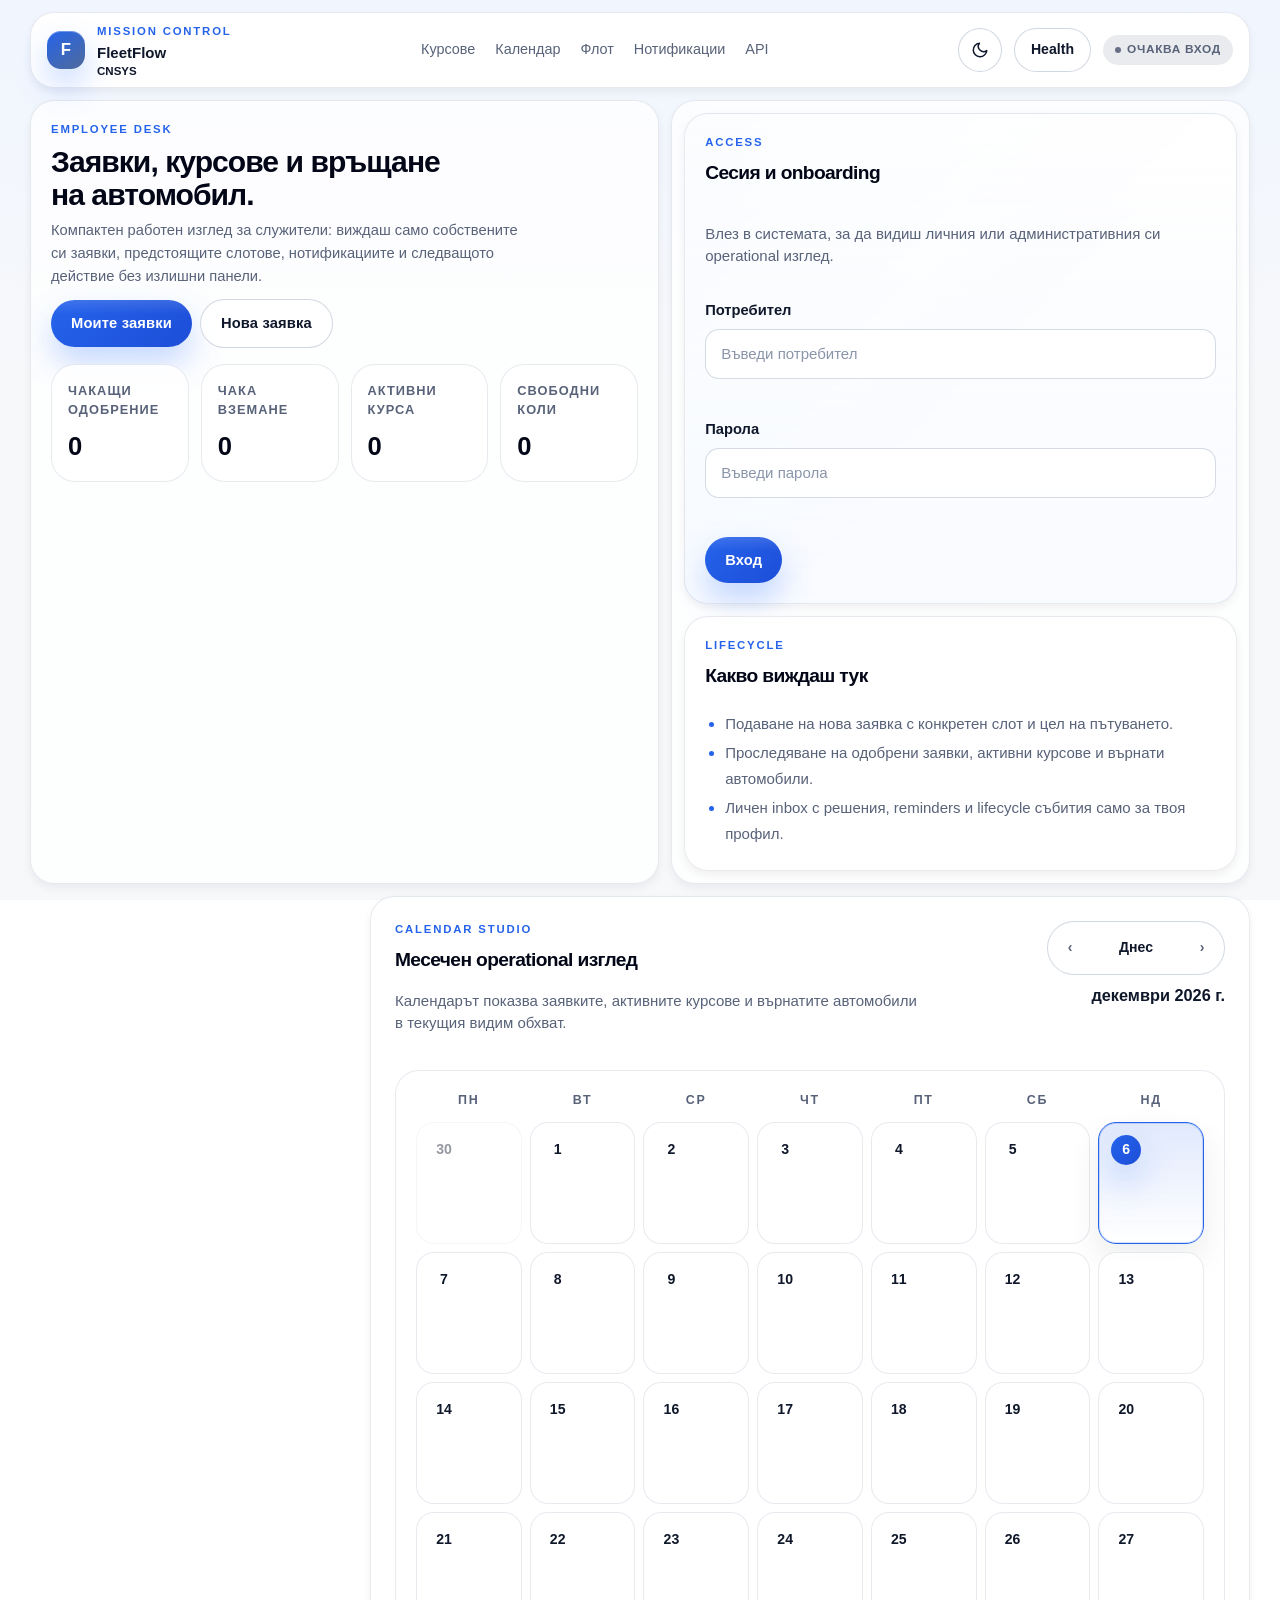
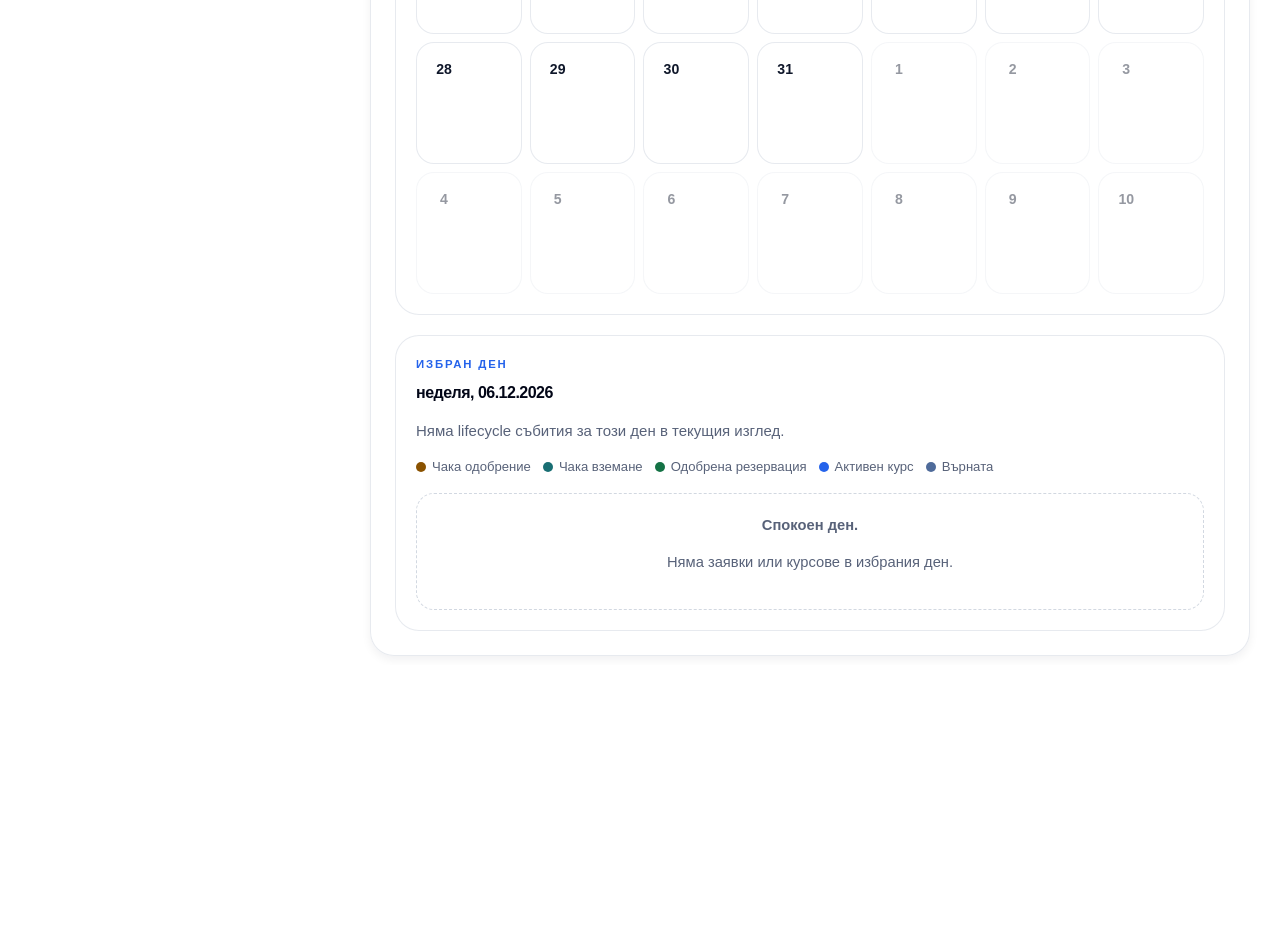
==== commit f9976d86: "Harden operational state and go-live evidence" ====
--- a/templates/index.html
+++ b/templates/index.html
@@ -7,7 +7,7 @@
     <meta name="theme-color" content="#0b1324" media="(prefers-color-scheme: dark)" />
     <meta name="description" content="FleetFlow — operational mission control for corporate mobility." />
     <title>FleetFlow | Mission control for corporate mobility</title>
-    <link rel="stylesheet" href="/static/styles.css?v=20260421-cnsys-routing" />
+    <link rel="stylesheet" href="/static/styles.css?v=20260422-next-focus" />
     <script>
       // Theme bootstrap — runs before first paint to avoid a flash of wrong theme.
       (function () {
@@ -19,9 +19,9 @@
         } catch (_) {}
       })();
     </script>
-    <script defer src="/static/i18n.js?v=20260421-cnsys-routing"></script>
-    <script defer src="/static/app.js?v=20260421-cnsys-routing"></script>
-    <script defer src="/static/theme.js?v=20260421-cnsys-routing"></script>
+    <script defer src="/static/i18n.js?v=20260422-next-focus"></script>
+    <script defer src="/static/app.js?v=20260422-next-focus"></script>
+    <script defer src="/static/theme.js?v=20260422-next-focus"></script>
   </head>
   <body data-surface="employee">
     <a class="skip-link" href="#reservationsDeck">Към основното съдържание</a>
@@ -77,9 +77,13 @@
             <a class="btn btn--ghost" href="#reservationPanel">Нова заявка</a>
           </div>
 
-          <div class="stats-grid stats-grid--3" id="overviewStats">
+          <div class="stats-grid stats-grid--4" id="overviewStats">
             <article class="stat-card" id="kpiPending">
               <span class="stat-card__label">Чакащи одобрение</span>
+              <strong class="stat-card__value">0</strong>
+            </article>
+            <article class="stat-card" id="kpiApproved">
+              <span class="stat-card__label">Чака вземане</span>
               <strong class="stat-card__value">0</strong>
             </article>
             <article class="stat-card" id="kpiActive">
@@ -212,6 +216,8 @@
               <p class="quick-book__hint" id="smartPrefillHint"></p>
             </div>
 
+            <div class="request-outcome hidden" id="requestOutcome" role="status" aria-live="polite"></div>
+
             <form class="stack" id="reservationForm" novalidate>
               <label class="field">
                 <span>Автомобил</span>
@@ -295,7 +301,7 @@
           <section class="summary-deck hidden" id="summaryDeck">
             <article class="glass-card summary-card">
               <p class="panel__eyebrow">Режим</p>
-              <h2 id="modeHeading">Employee workspace</h2>
+              <h2 id="modeHeading">Моят курс / Нова заявка</h2>
               <p class="section-copy" id="modeCopy">
                 Личен operational изглед с фокус върху собствени заявки, активни курсове и нотификации.
               </p>
@@ -310,6 +316,8 @@
           </section>
 
           <section class="current-trip-hero hidden" id="currentTripHero" aria-labelledby="currentTripTitle"></section>
+
+          <section class="suggested-booking-hero hidden" id="suggestedBookingHero" aria-labelledby="suggestedBookingTitle"></section>
 
           <section class="glass-card" id="reservationsDeck">
             <div class="glass-card__header glass-card__header--split">
@@ -383,14 +391,15 @@
 
               <aside class="day-panel">
                 <div class="day-panel__header">
-                  <p class="panel__eyebrow">Selected day</p>
+                  <p class="panel__eyebrow">Избран ден</p>
                   <h3 id="selectedDateLabel">Избери ден</h3>
-                  <p class="muted" id="selectedDateMeta">Избери ден, за да видиш натоварването и lifecycle събитията за него.</p>
+                  <p class="muted" id="selectedDateMeta">Избери ден, за да видиш чакащи одобрение, чакащи вземане, активни курсове и върнати автомобили за него.</p>
                 </div>
 
                 <div class="legend">
                   <span><i class="legend__dot legend__dot--pending"></i> Чака одобрение</span>
-                  <span><i class="legend__dot legend__dot--approved"></i> Одобрена</span>
+                  <span><i class="legend__dot legend__dot--awaiting-pickup"></i> Чака вземане</span>
+                  <span><i class="legend__dot legend__dot--approved"></i> Одобрена резервация</span>
                   <span><i class="legend__dot legend__dot--active"></i> Активен курс</span>
                   <span><i class="legend__dot legend__dot--returned"></i> Върната</span>
                 </div>
--- a/static/styles.css
+++ b/static/styles.css
@@ -657,6 +657,10 @@
   grid-template-columns: repeat(3, minmax(0, 1fr));
 }
 
+.stats-grid--4 {
+  grid-template-columns: repeat(4, minmax(0, 1fr));
+}
+
 .stat-card {
   padding: var(--sp-4);
   border-radius: var(--radius-xl);
@@ -726,6 +730,16 @@
   opacity: 1;
 }
 .stat-card--active-trips .stat-card__value { color: var(--brand); }
+
+.stat-card--handoff {
+  border-color: var(--success-border);
+  background: linear-gradient(135deg, color-mix(in srgb, var(--success-soft) 58%, white 42%) 0%, var(--surface-raised) 65%);
+}
+.stat-card--handoff::after {
+  background: linear-gradient(90deg, transparent, var(--success), transparent);
+  opacity: 1;
+}
+.stat-card--handoff .stat-card__value { color: var(--success); }
 
 .stat-card--available {
   border-color: var(--success-border);
@@ -1224,6 +1238,11 @@
   color: var(--success);
 }
 
+.status-tag--available {
+  background: color-mix(in srgb, var(--success-soft) 70%, white 30%);
+  color: var(--success);
+}
+
 .status-tag--rejected {
   background: var(--danger-soft);
   color: var(--danger);
@@ -1354,6 +1373,12 @@
   box-shadow: var(--shadow-sm);
 }
 
+.reservation-flow-card.is-selected {
+  border-color: var(--brand);
+  background: color-mix(in srgb, var(--brand) 7%, var(--surface-raised));
+  box-shadow: 0 0 0 3px color-mix(in srgb, var(--brand) 16%, transparent);
+}
+
 .reservation-flow-card__rail {
   background: var(--line-strong);
 }
@@ -1417,6 +1442,12 @@
   margin-top: 4px;
   accent-color: var(--brand);
   flex: 0 0 auto;
+}
+
+.reservation-flow-card__select:focus-visible,
+.select-cell input[type="checkbox"]:focus-visible {
+  outline: 3px solid var(--focus-ring);
+  outline-offset: 3px;
 }
 
 .reservation-flow-card__lifecycle {
@@ -1764,6 +1795,11 @@
   color: var(--success);
 }
 
+.calendar-pill--awaiting_pickup {
+  background: color-mix(in srgb, var(--success-soft) 72%, white 28%);
+  color: color-mix(in srgb, var(--success) 88%, var(--brand-strong) 12%);
+}
+
 .calendar-pill--rejected {
   background: var(--danger-soft);
   color: var(--danger);
@@ -2000,6 +2036,9 @@
 }
 .legend__dot--approved {
   background: var(--success);
+}
+.legend__dot--awaiting-pickup {
+  background: color-mix(in srgb, var(--success) 72%, var(--brand) 28%);
 }
 .legend__dot--rejected {
   background: var(--danger);
@@ -2227,6 +2266,10 @@
   cursor: pointer;
 }
 
+.data-table tr.is-selected td {
+  background: color-mix(in srgb, var(--brand) 7%, var(--surface-raised));
+}
+
 .data-table {
   width: 100%;
   min-width: 680px;
@@ -2289,6 +2332,60 @@
   line-height: 1.55;
 }
 
+.request-outcome {
+  display: grid;
+  gap: 6px;
+  padding: var(--sp-3);
+  border-radius: var(--radius-md);
+  background: var(--success-soft);
+  border: 1px solid color-mix(in srgb, var(--success) 26%, var(--line));
+}
+
+.request-outcome strong {
+  color: var(--ink);
+}
+
+.request-outcome p,
+.request-outcome span {
+  margin: 0;
+  color: var(--muted);
+  line-height: 1.45;
+}
+
+.request-outcome span {
+  color: var(--success-strong);
+  font-weight: 700;
+}
+
+.outbound-status {
+  display: grid;
+  gap: 4px;
+  margin-bottom: var(--sp-3);
+  padding: var(--sp-3);
+  border-radius: var(--radius-md);
+  border: 1px solid var(--line);
+  background: var(--surface-muted);
+}
+
+.outbound-status strong {
+  color: var(--ink);
+}
+
+.outbound-status span {
+  color: var(--muted);
+  line-height: 1.45;
+}
+
+.outbound-status--ready {
+  background: var(--success-soft);
+  border-color: color-mix(in srgb, var(--success) 24%, var(--line));
+}
+
+.outbound-status--warn {
+  background: var(--warning-soft);
+  border-color: color-mix(in srgb, var(--warning) 26%, var(--line));
+}
+
 /* -----------------------------------------------------------------------------
    17. Summary / notifications / users
    ----------------------------------------------------------------------------- */
@@ -2300,6 +2397,49 @@
 
 .summary-card {
   min-height: 180px;
+}
+
+.summary-card--hero {
+  background:
+    linear-gradient(135deg, color-mix(in srgb, var(--surface-strong) 90%, var(--brand) 10%), var(--surface-strong));
+  border-color: color-mix(in srgb, var(--brand) 22%, var(--line-strong));
+}
+
+.summary-card--support {
+  background: var(--surface-raised);
+}
+
+.summary-card__header {
+  display: flex;
+  align-items: flex-start;
+  justify-content: space-between;
+  gap: var(--sp-3);
+  flex-wrap: wrap;
+}
+
+.summary-insight-list {
+  display: grid;
+  gap: var(--sp-2);
+  margin: var(--sp-4) 0 0;
+  padding: 0;
+  list-style: none;
+}
+
+.summary-insight-list__item {
+  padding-left: var(--sp-4);
+  position: relative;
+  color: var(--ink);
+}
+
+.summary-insight-list__item::before {
+  content: "";
+  position: absolute;
+  left: 0;
+  top: 0.62rem;
+  width: 8px;
+  height: 8px;
+  border-radius: 999px;
+  background: color-mix(in srgb, var(--brand) 60%, var(--warning) 40%);
 }
 
 .summary-card__actions {
@@ -2485,7 +2625,8 @@
   color: var(--danger);
 }
 
-.current-trip-hero {
+.current-trip-hero,
+.suggested-booking-hero {
   display: grid;
   grid-template-columns: minmax(0, 1fr) auto;
   gap: var(--sp-5);
@@ -2498,19 +2639,35 @@
 }
 
 .current-trip-hero__content,
-.current-trip-hero__aside {
+.current-trip-hero__aside,
+.suggested-booking-hero__content,
+.suggested-booking-hero__aside {
   min-width: 0;
 }
 
-.current-trip-hero__content h2 {
+.current-trip-hero__content h2,
+.suggested-booking-hero__content h2 {
   margin: 0;
   font-size: clamp(1.35rem, 1rem + 1vw, 2rem);
 }
 
-.current-trip-hero__time {
+.current-trip-hero__time,
+.suggested-booking-hero__time {
   margin: var(--sp-2) 0;
   color: var(--ink);
   font-weight: 700;
+}
+
+.suggested-booking-hero {
+  border-color: color-mix(in srgb, var(--brand) 28%, var(--line-strong));
+}
+
+.suggested-booking-hero__car {
+  margin: var(--sp-2) 0 0;
+  color: var(--ink-strong);
+  font-size: 1.08rem;
+  font-weight: 800;
+  overflow-wrap: anywhere;
 }
 
 .current-trip-hero__purpose {
@@ -2536,14 +2693,23 @@
   color: var(--ink-strong);
 }
 
-.current-trip-hero__aside {
+.current-trip-hero__aside,
+.suggested-booking-hero__aside {
   display: grid;
   justify-items: end;
   gap: var(--sp-4);
 }
 
-.current-trip-hero__actions .btn {
+.current-trip-hero__actions .btn,
+.suggested-booking-hero__actions .btn {
   min-height: 44px;
+}
+
+.suggested-booking-hero__actions {
+  display: flex;
+  gap: var(--sp-2);
+  flex-wrap: wrap;
+  justify-content: flex-end;
 }
 
 .decision-rail {
@@ -2556,6 +2722,20 @@
   background: var(--surface-strong);
 }
 
+body[data-role="fleet_approver"] .decision-rail:not(.reception-rail) {
+  margin-top: 0;
+  padding: clamp(var(--sp-4), 3vw, var(--sp-6));
+  border-color: color-mix(in srgb, var(--brand) 28%, var(--line-strong));
+  box-shadow: var(--shadow-sm);
+}
+
+body[data-role="fleet_reception"] .reception-rail {
+  margin-top: 0;
+  padding: clamp(var(--sp-4), 3vw, var(--sp-6));
+  border-color: color-mix(in srgb, var(--warning) 24%, var(--line-strong));
+  box-shadow: var(--shadow-sm);
+}
+
 .decision-rail__header,
 .decision-card {
   display: flex;
@@ -2564,6 +2744,12 @@
   align-items: flex-start;
 }
 
+.decision-rail__hint {
+  margin: calc(var(--sp-2) * -1) 0 0;
+  color: var(--muted);
+  max-width: 760px;
+}
+
 .decision-rail__actions,
 .decision-card__actions {
   display: flex;
@@ -2582,6 +2768,35 @@
   gap: var(--sp-3);
 }
 
+.reception-rail__stack {
+  display: grid;
+  gap: var(--sp-4);
+}
+
+.reception-rail__section {
+  display: grid;
+  gap: var(--sp-3);
+  padding-top: var(--sp-1);
+}
+
+.reception-rail__section + .reception-rail__section {
+  border-top: 1px solid var(--line);
+  padding-top: var(--sp-4);
+}
+
+.reception-rail__section-header {
+  display: flex;
+  align-items: center;
+  justify-content: space-between;
+  gap: var(--sp-3);
+  flex-wrap: wrap;
+}
+
+.reception-rail__section-header h4,
+.reception-rail__empty {
+  margin: 0;
+}
+
 .decision-card {
   padding: var(--sp-3);
   border: 1px solid var(--line);
@@ -2589,6 +2804,34 @@
   background: var(--surface-muted);
 }
 
+.decision-card--decision {
+  background:
+    linear-gradient(135deg, color-mix(in srgb, var(--surface-raised) 92%, var(--brand) 8%), var(--surface-raised));
+}
+
+.decision-card__main {
+  display: grid;
+  gap: var(--sp-2);
+  min-width: 0;
+}
+
+.decision-card__topline {
+  display: flex;
+  align-items: center;
+  gap: var(--sp-2);
+  flex-wrap: wrap;
+}
+
+.decision-card__car,
+.decision-card__window {
+  margin: 0;
+}
+
+.decision-card__window {
+  color: var(--ink);
+  font-weight: 700;
+}
+
 .decision-card p {
   margin: var(--sp-1) 0;
 }
@@ -2598,8 +2841,38 @@
   overflow-wrap: anywhere;
 }
 
+.decision-card__purpose--missing {
+  color: var(--warning);
+}
+
 .decision-rail__more {
   margin: 0;
+}
+
+.reservations-deck--decision-secondary .glass-card__header,
+.reservations-deck--decision-secondary .mission-filter {
+  opacity: 0.88;
+}
+
+.reservations-deck--decision-secondary .table-wrap {
+  display: none;
+}
+
+body[data-role="fleet_reception"] #calendarStudio.calendar-studio--handoff-context {
+  order: 4;
+}
+
+.reservations-deck--handoff-secondary {
+  order: 5;
+}
+
+.reservations-deck--handoff-secondary .glass-card__header,
+.reservations-deck--handoff-secondary .mission-filter {
+  opacity: 0.88;
+}
+
+.reservations-deck--handoff-secondary .table-wrap {
+  display: none;
 }
 
 .session-summary,
@@ -2658,6 +2931,73 @@
   color: var(--muted);
 }
 
+.user-card {
+  display: grid;
+  gap: var(--sp-3);
+}
+
+.user-card__identity {
+  min-width: 0;
+}
+
+.user-card__identity strong,
+.user-card__identity p {
+  overflow-wrap: anywhere;
+}
+
+.user-card__signals {
+  display: flex;
+  gap: var(--sp-2);
+  align-items: center;
+  justify-content: flex-end;
+  flex-wrap: wrap;
+}
+
+.user-card__meta {
+  display: grid;
+  grid-template-columns: repeat(3, minmax(0, 1fr));
+  padding: var(--sp-3);
+  border-radius: var(--radius-md);
+  background: var(--surface-muted);
+  border: 1px solid var(--line);
+}
+
+.user-card__meta span {
+  display: grid;
+  gap: 3px;
+  min-width: 0;
+  color: var(--muted);
+  font-size: 0.88rem;
+  overflow-wrap: anywhere;
+}
+
+.user-card__meta strong {
+  color: var(--ink);
+  font-size: 0.76rem;
+  text-transform: uppercase;
+  letter-spacing: 0.04em;
+}
+
+.user-card__actions {
+  display: flex;
+  justify-content: space-between;
+  gap: var(--sp-2);
+  align-items: flex-start;
+  flex-wrap: wrap;
+}
+
+.user-card__action-group {
+  display: flex;
+  gap: var(--sp-2);
+  flex-wrap: wrap;
+  min-width: 0;
+}
+
+.user-card__action-group--primary .action-btn {
+  border-color: color-mix(in srgb, var(--brand) 26%, var(--line));
+  background: color-mix(in srgb, var(--brand) 8%, var(--surface-raised));
+}
+
 .user-audit {
   display: grid;
   gap: var(--sp-2);
@@ -2685,6 +3025,16 @@
   margin: 0;
   color: var(--muted);
   font-size: 0.82rem;
+}
+
+.readiness-item__next {
+  margin-top: var(--sp-2);
+  padding: 8px 10px;
+  border-radius: var(--radius-sm);
+  background: var(--surface-muted);
+  color: var(--ink);
+  border: 1px solid var(--line);
+  font-size: 0.84rem;
 }
 
 .rule-list {
@@ -2811,7 +3161,8 @@
 
   .topbar,
   .control-rail,
-  .current-trip-hero {
+  .current-trip-hero,
+  .suggested-booking-hero {
     grid-template-columns: 1fr;
   }
 
@@ -2822,6 +3173,7 @@
   }
 
   .current-trip-hero__aside,
+  .suggested-booking-hero__aside,
   .decision-rail__actions,
   .decision-card__actions {
     justify-items: start;
@@ -3012,6 +3364,28 @@
     min-height: 44px;
   }
 
+  .user-card__head {
+    align-items: flex-start;
+  }
+
+  .user-card__signals {
+    justify-content: flex-start;
+  }
+
+  .user-card__meta {
+    grid-template-columns: 1fr;
+  }
+
+  .user-card__actions,
+  .user-card__action-group {
+    width: 100%;
+  }
+
+  .user-card__action-group .action-btn {
+    flex: 1 1 150px;
+    min-height: 44px;
+  }
+
   .segmented__btn {
     padding: 8px 10px;
   }
@@ -3101,7 +3475,18 @@
     gap: 6px;
   }
 
+  .stats-grid--4 {
+    grid-template-columns: repeat(2, minmax(0, 1fr));
+    gap: 8px;
+  }
+
   .stats-grid--3 .stat-card {
+    min-height: 72px;
+    padding: 9px 8px;
+    border-radius: var(--radius-md);
+  }
+
+  .stats-grid--4 .stat-card {
     min-height: 72px;
     padding: 9px 8px;
     border-radius: var(--radius-md);
@@ -3116,6 +3501,18 @@
   }
 
   .stats-grid--3 .stat-card__value {
+    font-size: 1.2rem;
+  }
+
+  .stats-grid--4 .stat-card__label {
+    min-height: 2.2em;
+    margin-bottom: 2px;
+    font-size: 0.58rem;
+    line-height: 1.1;
+    letter-spacing: 0.05em;
+  }
+
+  .stats-grid--4 .stat-card__value {
     font-size: 1.2rem;
   }
 
@@ -3131,6 +3528,8 @@
   .smart-prefill .action-btn,
   .current-trip-hero__actions,
   .current-trip-hero__actions .btn,
+  .suggested-booking-hero__actions,
+  .suggested-booking-hero__actions .btn,
   .decision-rail__actions,
   .decision-rail__actions .btn,
   .decision-card__actions,
